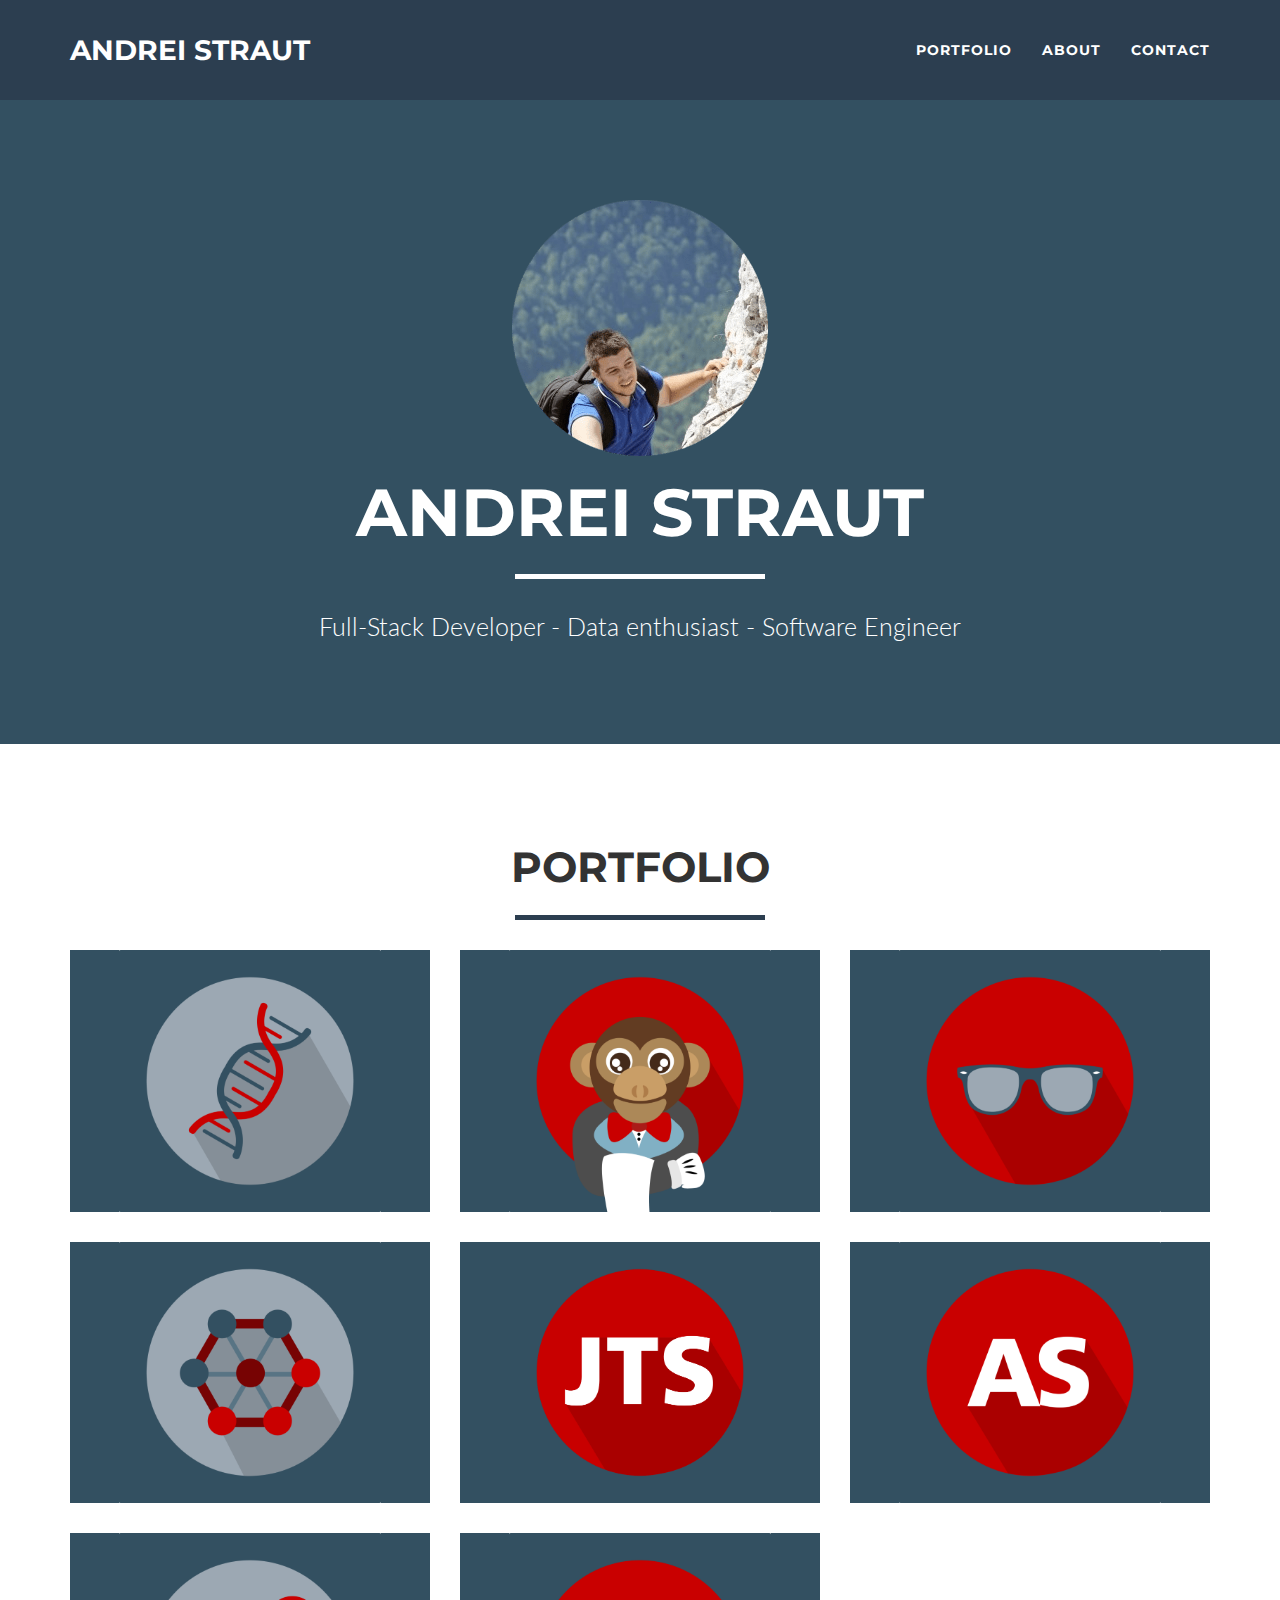
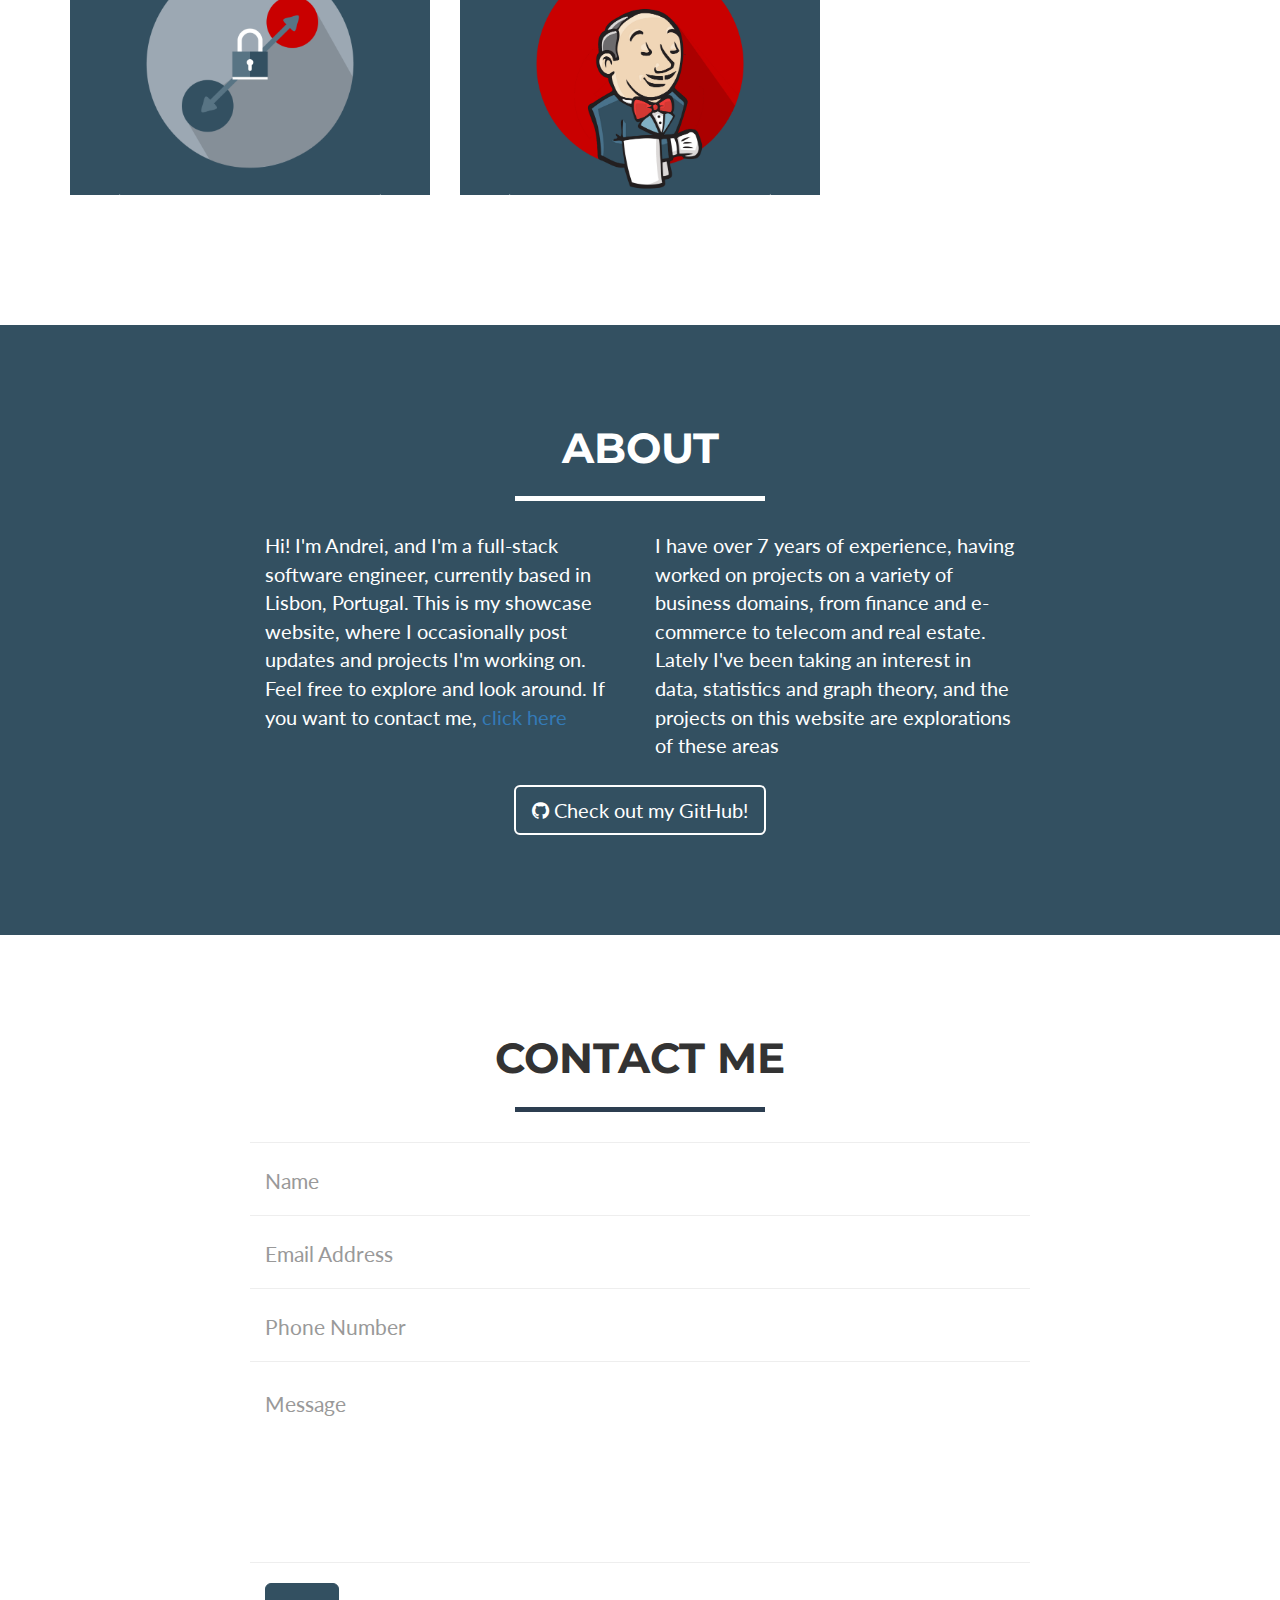
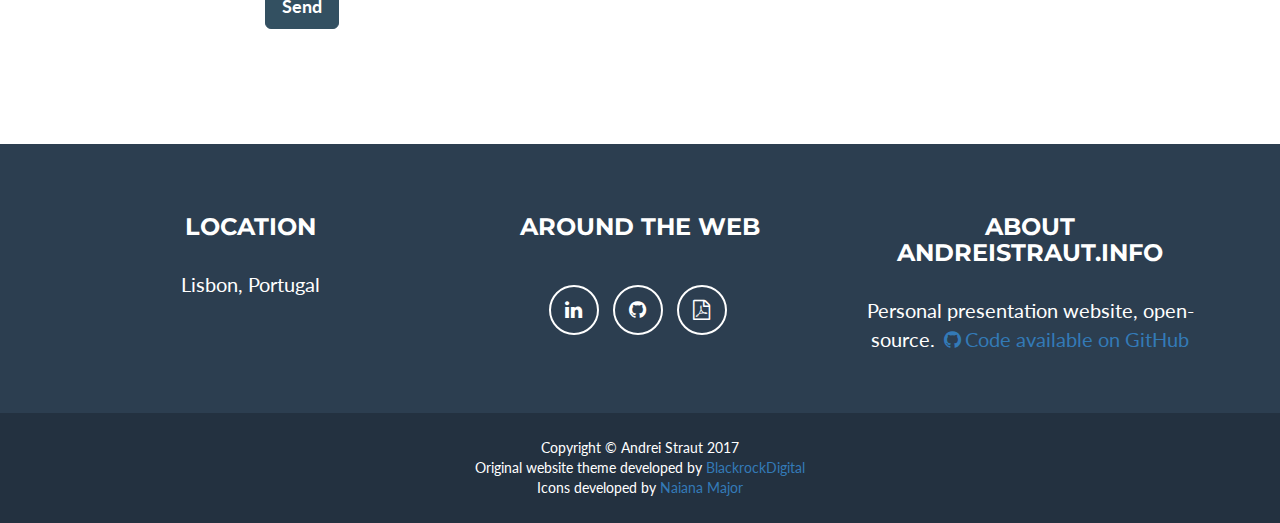
==== src/main/webapp/index.html @ e6cae658 "Do not load analytics when check by Google PageSpeed" ====
<!DOCTYPE html>
<html lang="en">

    <head>
        <meta charset="utf-8">
        <meta http-equiv="X-UA-Compatible" content="IE=edge">
        <meta name="viewport" content="width=device-width, initial-scale=1">
        <meta name="description" content="Personal Website">
        <meta name="author" content="Andrei Straut">
        <meta name="keywords" content="Personal, Website, andreistraut.info, Andrei, Straut, CV, Portfolio, Projects, LinkedIn, GitHub">

        <title>Andrei Straut - Showcase Website</title>

        <link rel="icon" type="image/png" href="img/portfolio/as-min.png">
        
        <!-- Bootstrap Core CSS -->
        <link href="vendor/bootstrap/css/bootstrap.min.css" rel="stylesheet" type="text/css">

        <!-- Theme CSS -->
        <link href="css/freelancer.min.css" rel="stylesheet">

        <!-- HTML5 Shim and Respond.js IE8 support of HTML5 elements and media queries -->
        <!-- WARNING: Respond.js doesn't work if you view the page via file:// -->
        <!--[if lt IE 9]>
            <script src="https://oss.maxcdn.com/libs/html5shiv/3.7.0/html5shiv.js"></script>
            <script src="https://oss.maxcdn.com/libs/respond.js/1.4.2/respond.min.js"></script>
        <![endif]-->

        <!-- Google Analytics -->
        <script>
		if(navigator.userAgent.indexOf("Speed Insights") == -1) {
          (function(i,s,o,g,r,a,m){i['GoogleAnalyticsObject']=r;i[r]=i[r]||function(){
          (i[r].q=i[r].q||[]).push(arguments)},i[r].l=1*new Date();a=s.createElement(o),
          m=s.getElementsByTagName(o)[0];a.async=1;a.src=g;m.parentNode.insertBefore(a,m)
          })(window,document,'script','https://www.google-analytics.com/analytics.js','ga');

          ga('create', 'UA-100610555-1', 'auto');
          ga('send', 'Landing Page');
		}
        </script>
    </head>

    <body id="page-top" class="index">
        <div id="skipnav"><a href="#maincontent">Skip to main content</a></div>

        <!-- Navigation -->
        <nav id="mainNav" class="navbar navbar-default navbar-fixed-top navbar-custom">
            <div class="container">
                <!-- Brand and toggle get grouped for better mobile display -->
                <div class="navbar-header page-scroll">
                    <button type="button" class="navbar-toggle" data-toggle="collapse" data-target="#bs-example-navbar-collapse-1">
                        <span class="sr-only">Toggle navigation</span> Menu <i class="fa fa-bars"></i>
                    </button>
                    <a class="navbar-brand" href="#page-top">Andrei Straut</a>
                </div>

                <!-- Collect the nav links, forms, and other content for toggling -->
                <div class="collapse navbar-collapse" id="bs-example-navbar-collapse-1">
                    <ul class="nav navbar-nav navbar-right">
                        <li class="hidden">
                            <a href="#page-top"></a>
                        </li>
                        <li class="page-scroll">
                            <a href="#portfolio">Portfolio</a>
                        </li>
                        <li class="page-scroll">
                            <a href="#about">About</a>
                        </li>
                        <li class="page-scroll">
                            <a href="#contact">Contact</a>
                        </li>
                    </ul>
                </div>
                <!-- /.navbar-collapse -->
            </div>
            <!-- /.container-fluid -->
        </nav>

        <!-- Header -->
        <header>
            <div class="container" id="maincontent" tabindex="-1">
                <div class="row">
                    <div class="col-lg-12">
                        <img class="img-responsive" src="img/profile-min.png" alt="">
                        <div class="intro-text">
                            <h1 class="name">Andrei Straut</h1>
                            <hr class="star-light">
                            <span class="skills">Full-Stack Developer - Data enthusiast - Software Engineer</span>
                        </div>
                    </div>
                </div>
            </div>
        </header>

        <!-- Portfolio Grid Section -->
        <section id="portfolio">
            <div class="container">
                <div class="row">
                    <div class="col-lg-12 text-center">
                        <h2>Portfolio</h2>
                        <hr class="star-primary">
                    </div>
                </div>
                <div class="row">
                    <div class="col-sm-4 portfolio-item">
                        <a href="#portfolio-gaps" class="portfolio-link" data-toggle="modal">
                            <div class="caption">
                                <div class="caption-content">
                                    <i class="fa fa-search-plus fa-3x"></i> GAPS
                                </div>
                            </div>
                            <img src="img/portfolio/gaps-min.png" class="img-responsive" alt="Genetic Algorithm Path Search">
                        </a>
                    </div>
                    <div class="col-sm-4 portfolio-item">
                        <a href="#portfolio-monkins" class="portfolio-link" data-toggle="modal">
                            <div class="caption">
                                <div class="caption-content">
                                    <i class="fa fa-search-plus fa-3x"></i> MonKins
                                </div>
                            </div>
                            <img src="img/portfolio/monkins-min.png" class="img-responsive" alt="MonKins">
                        </a>
                    </div>
                    <div class="col-sm-4 portfolio-item">
                        <a href="#portfolio-statkins" class="portfolio-link" data-toggle="modal">
                            <div class="caption">
                                <div class="caption-content">
                                    <i class="fa fa-search-plus fa-3x"></i> StatKins
                                </div>
                            </div>
                            <img src="img/portfolio/statkins-min.png" class="img-responsive" alt="StatKins">
                        </a>
                    </div>
                    <div class="col-sm-4 portfolio-item">
                        <a href="#portfolio-drp" class="portfolio-link" data-toggle="modal">
                            <div class="caption">
                                <div class="caption-content">
                                    <i class="fa fa-search-plus fa-3x"></i> DRP
                                </div>
                            </div>
                            <img src="img/portfolio/drp-min.png" class="img-responsive" alt="Dynamic Reverse Proxy">
                        </a>
                    </div>
                    <div class="col-sm-4 portfolio-item">
                        <a href="#portfolio-jts" class="portfolio-link" data-toggle="modal">
                            <div class="caption">
                                <div class="caption-content">
                                    <i class="fa fa-search-plus fa-3x"></i> Jenkins Typings
                                </div>
                            </div>
                            <img src="img/portfolio/jts-min.png" class="img-responsive" alt="Jenkins Typings">
                        </a>
                    </div>
                    <div class="col-sm-4 portfolio-item">
                        <a href="#portfolio-andreistraut-info" class="portfolio-link" data-toggle="modal">
                            <div class="caption">
                                <div class="caption-content">
                                    <i class="fa fa-search-plus fa-3x"></i> andreistraut.info
                                </div>
                            </div>
                            <img src="img/portfolio/as-min.png" class="img-responsive" alt="andreistraut.info">
                        </a>
                    </div>
                    <div class="col-sm-4 portfolio-item">
                        <a href="#portfolio-websockets-presentation" class="portfolio-link" data-toggle="modal">
                            <div class="caption">
                                <div class="caption-content">
                                    <i class="fa fa-search-plus fa-3x"></i> Beyond HTTP: WebSockets
                                </div>
                            </div>
                            <img src="img/portfolio/beyond-http-min.png" class="img-responsive" alt="Beyond HTTP: WebSockets">
                        </a>
                    </div>
                    <div class="col-sm-4 portfolio-item">
                        <a href="#portfolio-jenkins-ci" class="portfolio-link" data-toggle="modal">
                            <div class="caption">
                                <div class="caption-content">
                                    <i class="fa fa-search-plus fa-3x"></i> Jenkins CI
                                </div>
                            </div>
                            <img src="img/portfolio/as-jenkins-min.png" class="img-responsive" alt="Jenkins CI">
                        </a>
                    </div>
                </div>
            </div>
        </section>

        <!-- About Section -->
        <section class="success" id="about">
            <div class="container">
                <div class="row">
                    <div class="col-lg-12 text-center">
                        <h2>About</h2>
                        <hr class="star-light">
                    </div>
                </div>
                <div class="row">
                    <div class="col-lg-4 col-lg-offset-2">
                        <p>Hi! I'm Andrei, and I'm a full-stack software engineer, currently based in Lisbon, Portugal. This is my showcase website, where I occasionally post updates and projects I'm working on. Feel free to explore and look around. If you want to contact me, <a href="#contact" class="main-brackground">click here</a></p>
                    </div>
                    <div class="col-lg-4">
                        <p>I have over 7 years of experience, having worked on projects on a variety of business domains, from finance and e-commerce to telecom and real estate. Lately I've been taking an interest in data, statistics and graph theory, and the projects on this website are explorations of these areas</p>
                    </div>
                    <div class="col-lg-8 col-lg-offset-2 text-center">
                        <a href="https://github.com/Andrei-Straut" target="_blank" class="btn btn-lg btn-outline">
                            <i class="fa fa-github"></i> Check out my GitHub!
                        </a>
                    </div>
                </div>
            </div>
        </section>

        <!-- Contact Section -->
        <section id="contact">
            <div class="container">
                <div class="row">
                    <div class="col-lg-12 text-center">
                        <h2>Contact Me</h2>
                        <hr class="star-primary">
                    </div>
                </div>
                <div class="row">
                    <div class="col-lg-8 col-lg-offset-2">
                        <!-- To configure the contact form email address, go to mail/contact_me.php and update the email address in the PHP file on line 19. -->
                        <!-- The form should work on most web servers, but if the form is not working you may need to configure your web server differently. -->
                        <form name="sentMessage" id="contactForm" novalidate>
                            <div class="row control-group">
                                <div class="form-group col-xs-12 floating-label-form-group controls">
                                    <label for="name">Name</label>
                                    <input type="text" class="form-control" placeholder="Name" id="name" required data-validation-required-message="Please enter your name.">
                                    <p class="help-block text-danger"></p>
                                </div>
                            </div>
                            <div class="row control-group">
                                <div class="form-group col-xs-12 floating-label-form-group controls">
                                    <label for="email">Email Address</label>
                                    <input type="email" class="form-control" placeholder="Email Address" id="email" required data-validation-required-message="Please enter your email address.">
                                    <p class="help-block text-danger"></p>
                                </div>
                            </div>
                            <div class="row control-group">
                                <div class="form-group col-xs-12 floating-label-form-group controls">
                                    <label for="phone">Phone Number</label>
                                    <input type="tel" class="form-control" placeholder="Phone Number" id="phone" required data-validation-required-message="Please enter your phone number.">
                                    <p class="help-block text-danger"></p>
                                </div>
                            </div>
                            <div class="row control-group">
                                <div class="form-group col-xs-12 floating-label-form-group controls">
                                    <label for="message">Message</label>
                                    <textarea rows="5" class="form-control" placeholder="Message" id="message" required data-validation-required-message="Please enter a message."></textarea>
                                    <p class="help-block text-danger"></p>
                                </div>
                            </div>
                            <br>
                            <div id="success"></div>
                            <div class="row">
                                <div class="form-group col-xs-12">
                                    <button type="submit" class="btn btn-success btn-lg">Send</button>
                                </div>
                            </div>
                        </form>
                    </div>
                </div>
            </div>
        </section>

        <!-- Footer -->
        <footer class="text-center">
            <div class="footer-above">
                <div class="container">
                    <div class="row">
                        <div class="footer-col col-md-4">
                            <h3>Location</h3>
                            <p>Lisbon, Portugal</p>
                        </div>
                        <div class="footer-col col-md-4">
                            <h3>Around the Web</h3>
                            <ul class="list-inline">
                                <li>
                                    <a href="https://www.linkedin.com/in/andrei-straut" target="_blank" data-toggle="tooltip" title="LinkedIn" class="btn-social btn-outline"><span class="sr-only">Linked In</span><i class="fa fa-fw fa-linkedin"></i></a>
                                </li>
                                <li>
                                    <a href="https://github.com/Andrei-Straut" target="_blank" data-toggle="tooltip" title="GitHub" class="btn-social btn-outline"><span class="sr-only">GitHub</span><i class="fa fa-fw fa-github"></i></a>
                                </li>
                                <li>
                                    <a href="files/cv-andrei-straut-eng.pdf" target="_blank" data-toggle="tooltip" title="CV / Resumé (download)" class="btn-social btn-outline"><span class="sr-only">CV / Resumé</span><i class="fa fa-fw fa-file-pdf-o"></i></a>
                                </li>
                            </ul>
                        </div>
                        <div class="footer-col col-md-4">
                            <h3>About andreistraut.info</h3>
                            <p>Personal presentation website, open-source. <a href="https://github.com/Andrei-Straut/andreistraut.info" target="_blank"><i class="fa fa-fw fa-github"></i>Code available on GitHub</a></p>
                        </div>
                    </div>
                </div>
            </div>
            <div class="footer-below">
                <div class="container">
                    <div class="row">
                        <div class="col-lg-12">
                            Copyright &copy; Andrei Straut 2017<br/>
                            Original website theme developed by <a href="https://github.com/BlackrockDigital/startbootstrap-freelancer" target="_blank">BlackrockDigital</a><br/>
                            Icons developed by <a href="https://99designs.pt/profiles/naianam" target="_blank">Naiana Major</a><br/>
                        </div>
                    </div>
                </div>
            </div>
        </footer>

        <!-- Scroll to Top Button (Only visible on small and extra-small screen sizes) -->
        <div class="scroll-top page-scroll hidden-sm hidden-xs hidden-lg hidden-md">
            <a class="btn btn-primary" href="#page-top">
                <i class="fa fa-chevron-up"></i>
            </a>
        </div>

        <!-- Portfolio Modals -->
        <div class="portfolio-modal modal fade" id="portfolio-gaps" tabindex="-1" role="dialog" aria-hidden="true">
            <div class="modal-content">
                <div class="close-modal" data-dismiss="modal">
                    <div class="lr">
                        <div class="rl">
                        </div>
                    </div>
                </div>
                <div class="container">
                    <div class="row">
                        <div class="col-lg-8 col-lg-offset-2">
                            <div class="modal-body">
                                <h2>GAPS</h2>
                                <hr class="star-primary">
                                <img src="img/portfolio/gaps-min.png" class="img-responsive img-centered" alt="Genetic Algorithm Path Search">
                                <p><strong>Genetic Algorithm Path Search</strong><br/>
                                    An exploration into genetic algorithms, with a mix of graph theory. It implements a shortest path search as an evolutionary workflow (the genetic algorithm), in which the initial paths from start to end are continuously refined, until reaching an optimal or close-to-optimal solution.
                                <ul class="list-inline item-details">
                                    <li>Project in action:
                                        <strong><a href="/gaps/" target="_blank">GAPS Showcase</a>
                                        </strong>
                                    </li>
                                    <li>Project GitHub:
                                        <strong><a href="https://github.com/Andrei-Straut/gaps" target="_blank">GAPS GitHub</a>
                                        </strong>
                                    </li>
                                    <li>Date:
                                        <strong>August 2015
                                        </strong>
                                    </li>
                                </ul>
                                <button type="button" class="btn btn-default" data-dismiss="modal"><i class="fa fa-times"></i> Close</button>
                            </div>
                        </div>
                    </div>
                </div>
            </div>
        </div>
        <div class="portfolio-modal modal fade" id="portfolio-monkins" tabindex="-1" role="dialog" aria-hidden="true">
            <div class="modal-content">
                <div class="close-modal" data-dismiss="modal">
                    <div class="lr">
                        <div class="rl">
                        </div>
                    </div>
                </div>
                <div class="container">
                    <div class="row">
                        <div class="col-lg-8 col-lg-offset-2">
                            <div class="modal-body">
                                <h2>MonKins</h2>
                                <hr class="star-primary">
                                <img src="img/portfolio/monkins-min.png" class="img-responsive img-centered" alt="MonKins">                            
                                <p><strong>Multiple Jenkins Monitor</strong><br/>
                                    Wall Radiator for projects or components spread over several Jenkins servers / instances. Aggregates the information from all of these disparate locations, and presents it as an integrated view, allowing a quick glance and central monitoring of the health of all project dependencies</p>
                                <ul class="list-inline item-details">
                                    <li>Project in action:
                                        <strong><a href="/monkins/" target="_blank">MonKins Showcase</a>
                                        </strong>
                                    </li>
                                    <li>Project GitHub:
                                        <strong><a href="https://github.com/Andrei-Straut/monkins" target="_blank">MonKins GitHub</a>
                                        </strong>
                                    </li>
                                    <li>Date:
                                        <strong>August 2016
                                        </strong>
                                    </li>
                                </ul>
                                <button type="button" class="btn btn-default" data-dismiss="modal"><i class="fa fa-times"></i> Close</button>
                            </div>
                        </div>
                    </div>
                </div>
            </div>
        </div>
        <div class="portfolio-modal modal fade" id="portfolio-statkins" tabindex="-1" role="dialog" aria-hidden="true">
            <div class="modal-content">
                <div class="close-modal" data-dismiss="modal">
                    <div class="lr">
                        <div class="rl">
                        </div>
                    </div>
                </div>
                <div class="container">
                    <div class="row">
                        <div class="col-lg-8 col-lg-offset-2">
                            <div class="modal-body">
                                <h2>StatKins</h2>
                                <hr class="star-primary">
                                <img src="img/portfolio/statkins-min.png" class="img-responsive img-centered" alt="StatKins">
                                <p><strong>Jenkins Statistics - Work In Progress</strong><br/>
                                    A visual statistics tool for Jenkins</p>
                                <ul class="list-inline item-details">
                                    <li>Project in action:
                                        <strong><a href="#" target="_blank">Not available yet</a>
                                        </strong>
                                    </li>
                                    <li>Project GitHub:
                                        <strong><a href="#" target="_blank">Not available yet</a>
                                        </strong>
                                    </li>
                                    <li>Date:
                                        <strong>July 2016
                                        </strong>
                                    </li>
                                </ul>
                                <button type="button" class="btn btn-default" data-dismiss="modal"><i class="fa fa-times"></i> Close</button>
                            </div>
                        </div>
                    </div>
                </div>
            </div>
        </div>
        <div class="portfolio-modal modal fade" id="portfolio-drp" tabindex="-1" role="dialog" aria-hidden="true">
            <div class="modal-content">
                <div class="close-modal" data-dismiss="modal">
                    <div class="lr">
                        <div class="rl">
                        </div>
                    </div>
                </div>
                <div class="container">
                    <div class="row">
                        <div class="col-lg-8 col-lg-offset-2">
                            <div class="modal-body">
                                <h2>DRP</h2>
                                <hr class="star-primary">
                                <img src="img/portfolio/drp-min.png" class="img-responsive img-centered" alt="Dynamic Reverse Proxy">
                                <p><strong>Dynamic Reverse Proxy</strong><br/>
                                    A reverse proxy tool for client-side applications that need to make requests from browser to endpoints on different origins. Eliminates the need for CORS configuration (if possible at all), or JSONP requests. Simply route your requests through DRP, and program against it as if it were an API, and it takes care of the rest</p>
                                <ul class="list-inline item-details">
                                    <li>Project in action:
                                        <strong><a href="/drp/" target="_blank">DRP Showcase</a>
                                        </strong>
                                    </li>
                                    <li>Project GitHub:
                                        <strong><a href="https://github.com/Andrei-Straut/drp" target="_blank">DRP GitHub</a>
                                        </strong>
                                    </li>
                                    <li>Date:
                                        <strong>June 2017
                                        </strong>
                                    </li>
                                </ul>
                                <button type="button" class="btn btn-default" data-dismiss="modal"><i class="fa fa-times"></i> Close</button>
                            </div>
                        </div>
                    </div>
                </div>
            </div>
        </div>
        <div class="portfolio-modal modal fade" id="portfolio-jts" tabindex="-1" role="dialog" aria-hidden="true">
            <div class="modal-content">
                <div class="close-modal" data-dismiss="modal">
                    <div class="lr">
                        <div class="rl">
                        </div>
                    </div>
                </div>
                <div class="container">
                    <div class="row">
                        <div class="col-lg-8 col-lg-offset-2">
                            <div class="modal-body">
                                <h2>Jenkins TS Typings</h2>
                                <hr class="star-primary">
                                <img src="img/portfolio/jts-min.png" class="img-responsive img-centered" alt="Jenkins TS Typings">
                                <p><strong>Jenkins TS Typings</strong><br/>
                                    NPM TypeScript library containing typings for Jenkins JSON API responses. Allows working with the JSON API within TypeScript's statically typed environment. Map Jenkins API response into objects, and use them with TypeScript's productivity benefits</p>
                                <ul class="list-inline item-details">
                                    <li>Project NPM:
                                        <strong><a href="https://www.npmjs.com/package/jenkins-api-ts-typings" target="_blank">Jenkins TS Typings NPM</a>
                                        </strong>
                                    </li>
                                    <li>Project GitHub:
                                        <strong><a href="https://github.com/Andrei-Straut/jenkins-api-ts-typings" target="_blank">Jenkins TS Typings GitHub</a>
                                        </strong>
                                    </li>
                                    <li>Date:
                                        <strong>August 2017
                                        </strong>
                                    </li>
                                </ul>
                                <button type="button" class="btn btn-default" data-dismiss="modal"><i class="fa fa-times"></i> Close</button>
                            </div>
                        </div>
                    </div>
                </div>
            </div>
        </div>
        <div class="portfolio-modal modal fade" id="portfolio-andreistraut-info" tabindex="-1" role="dialog" aria-hidden="true">
            <div class="modal-content">
                <div class="close-modal" data-dismiss="modal">
                    <div class="lr">
                        <div class="rl">
                        </div>
                    </div>
                </div>
                <div class="container">
                    <div class="row">
                        <div class="col-lg-8 col-lg-offset-2">
                            <div class="modal-body">
                                <h2>andreistraut.info</h2>
                                <hr class="star-primary">
                                <img src="img/portfolio/as-min.png" class="img-responsive img-centered" alt="andreistraut.info">
                                <p><strong>My Personal Website</strong><br/>
                                    Template forked from <a href="https://github.com/BlackrockDigital/startbootstrap-freelancer" target="_blank">a popular open-source project</a> and customized with my own information. The result is what you are browsing :)</p>
                                <ul class="list-inline item-details">
                                    <li>Project GitHub:
                                        <strong><a href="https://github.com/Andrei-Straut/andreistraut.info" target="_blank">andreistraut.info GitHub</a>
                                        </strong>
                                    </li>
                                    <li>Date:
                                        <strong>May 2017
                                        </strong>
                                    </li>
                                </ul>
                                <button type="button" class="btn btn-default" data-dismiss="modal"><i class="fa fa-times"></i> Close</button>
                            </div>
                        </div>
                    </div>
                </div>
            </div>
        </div>
        <div class="portfolio-modal modal fade" id="portfolio-websockets-presentation" tabindex="-1" role="dialog" aria-hidden="true">
            <div class="modal-content">
                <div class="close-modal" data-dismiss="modal">
                    <div class="lr">
                        <div class="rl">
                        </div>
                    </div>
                </div>
                <div class="container">
                    <div class="row">
                        <div class="col-lg-8 col-lg-offset-2">
                            <div class="modal-body">
                                <h2>WebSockets</h2>
                                <hr class="star-primary">
                                <img src="img/portfolio/beyond-http-min.png" class="img-responsive img-centered" alt="Beyond HTTP: Websockets">
                                <p><strong>Beyond HTTP: WebSockets Training Presentation</strong><br/>
                                    A training talk on WebSockets I've given in front of a live audience of ~50 people, with <a href="/gaps/" target="_blank">GAPS Project</a> as example. Part of a <a href="https://www.meetup.com/KWAN-SmallTalks/" target="_blank">talks program</a> promoted by <a href="http://www.kwan.pt/" target="_blank">KWAN</a></p>

                                <ul class="list-inline item-details">
                                    <li>Project Prezi:
                                        <strong><a href="https://prezi.com/-p0r3bfkicgg/beyond-http-websockets/" target="_blank">Beyond HTTP: WebSockets Prezi</a>
                                        </strong>
                                    </li>
                                </ul>
                                <ul class="list-inline item-details">
                                    <li>Project Download (Mac .zip):
                                        <strong><a href="files/prezi-mac.zip" target="_blank">Beyond HTTP: WebSockets Download</a>
                                        </strong>
                                    </li>
                                </ul>
                                <ul class="list-inline item-details">
                                    <li>Project Download (Windows .exe):
                                        <strong><a href="files/prezi-windows.exe" target="_blank">Beyond HTTP: WebSockets Download</a>
                                        </strong>
                                    </li>
                                </ul>
                                <ul class="list-inline item-details">
                                    <li>Date:
                                        <strong>May 2015
                                        </strong>
                                    </li>
                                </ul>
                                <br/>
                                <button type="button" class="btn btn-default" data-dismiss="modal"><i class="fa fa-times"></i> Close</button>
                            </div>
                        </div>
                    </div>
                </div>
            </div>
        </div>
        <div class="portfolio-modal modal fade" id="portfolio-jenkins-ci" tabindex="-1" role="dialog" aria-hidden="true">
            <div class="modal-content">
                <div class="close-modal" data-dismiss="modal">
                    <div class="lr">
                        <div class="rl">
                        </div>
                    </div>
                </div>
                <div class="container">
                    <div class="row">
                        <div class="col-lg-8 col-lg-offset-2">
                            <div class="modal-body">
                                <h2>Jenkins</h2>
                                <hr class="star-primary">
                                <img src="img/portfolio/as-jenkins-min.png" class="img-responsive img-centered" alt="Jenkins CI">
                                <p><strong>My CI Environment</strong><br/>
                                    The Jenkins Continuous Integration environment I use for testing, building, and integrating my projects<br/>
                                    Jenkins is the leading open source automation server, with hundreds of plugins to support building, deploying and automating any project<br/>
                                </p>
                                <ul class="list-inline item-details">
                                    <li>Location:
                                        <strong><a href="https://www.andreistraut.info/jenkins" target="_blank">andreistraut.info Jenkins CI</a>
                                        </strong>
                                    </li>
                                    <li>Jenkins project:
                                        <strong><a href="https://jenkins.io/" target="_blank">Jenkins CI</a>
                                        </strong>
                                    </li>
                                    <li>Date:
                                        <strong>May 2017
                                        </strong>
                                    </li>
                                </ul>
                                <button type="button" class="btn btn-default" data-dismiss="modal"><i class="fa fa-times"></i> Close</button>
                            </div>
                        </div>
                    </div>
                </div>
            </div>
        </div>

        <!-- Deferred CSS Loading -->
        <noscript id="deferred-styles">
            <!-- Custom Fonts -->
            <link href="vendor/font-awesome/css/font-awesome.min.css" rel="stylesheet" type="text/css">

            <!-- Font-Awesome -->
            <link href="https://fonts.googleapis.com/css?family=Montserrat:400,700" rel="stylesheet" type="text/css">
            <link href="https://fonts.googleapis.com/css?family=Lato:400,700,400italic,700italic" rel="stylesheet" type="text/css">
        </noscript>

        <!-- Deferred CSS Loading - JS -->
        <script>
            var loadDeferredStyles = function () {
                var addStylesNode = document.getElementById("deferred-styles");
                var replacement = document.createElement("div");
                replacement.innerHTML = addStylesNode.textContent;
                document.body.appendChild(replacement)
                addStylesNode.parentElement.removeChild(addStylesNode);
            };
            var raf = requestAnimationFrame || mozRequestAnimationFrame || webkitRequestAnimationFrame || msRequestAnimationFrame;
            if (raf) {
                raf(function () {
                    window.setTimeout(loadDeferredStyles, 0);
                });
            } else {
                window.addEventListener('load', loadDeferredStyles);
            }
        </script>

        <!-- jQuery -->
        <script src="vendor/jquery/jquery.min.js"></script>

        <!-- Plugin JavaScript -->
        <script src="vendor/jquery/jquery.easing.min.js"></script>

        <!-- Bootstrap Core JavaScript -->
        <script src="vendor/bootstrap/js/bootstrap.min.js"></script>
        
        <!-- Contact Form Validation JavaScript Plugin -->
        <script src="js/jqBootstrapValidation.min.js"></script>

        <!-- Theme JavaScript -->
        <script src="js/freelancer.min.js"></script>

    </body>

</html>
---- src/main/webapp/css/freelancer.min.css ----
body{font-family:'Lato','Helvetica Neue',Helvetica,Arial,sans-serif;overflow-x:hidden}p{font-size:20px}p.small{font-size:16px}a,a:hover,a:focus,a:active,a.active{color:#337ab7}h1,h2,h3,h4,h5,h6{font-family:"Montserrat","Helvetica Neue",Helvetica,Arial,sans-serif;text-transform:uppercase;font-weight:700}hr.star-light,hr.star-primary{padding:0;border:none;border-top:solid 5px;text-align:center;max-width:250px;margin:25px auto 30px}hr.star-light:after,hr.star-primary:after{content:"\f005";font-family:FontAwesome;display:inline-block;position:relative;top:-.8em;font-size:2em;padding:0 .25em}hr.star-light{border-color:white}hr.star-light:after{background-color:#335061;color:white}hr.star-primary{border-color:#2C3E50}hr.star-primary:after{background-color:white;color:#2C3E50}.img-centered{margin:0 auto}header{text-align:center;background:#335061;color:white}header .container{padding-top:100px;padding-bottom:50px}header img{display:block;margin:0 auto 20px}header .intro-text .name{display:block;font-family:"Montserrat","Helvetica Neue",Helvetica,Arial,sans-serif;text-transform:uppercase;font-weight:700;font-size:2em}header .intro-text .skills{font-size:1.25em;font-weight:300}@media (min-width:768px){header .container{padding-top:200px;padding-bottom:100px}header .intro-text .name{font-size:4.75em}header .intro-text .skills{font-size:1.75em}}.navbar-custom{background:#2C3E50;font-family:"Montserrat","Helvetica Neue",Helvetica,Arial,sans-serif;text-transform:uppercase;font-weight:700;border:none}.navbar-custom .navbar-brand{color:white}.navbar-custom .navbar-brand:hover,.navbar-custom .navbar-brand:focus,.navbar-custom .navbar-brand:active,.navbar-custom .navbar-brand.active{color:white}.navbar-custom .navbar-nav{letter-spacing:1px}.navbar-custom .navbar-nav li a{color:white}.navbar-custom .navbar-nav li a:hover{color:#335061}.navbar-custom .navbar-nav li a:focus,.navbar-custom .navbar-nav li a:active{color:white}.navbar-custom .navbar-nav li.active a{color:white;background:#335061}.navbar-custom .navbar-nav li.active a:hover,.navbar-custom .navbar-nav li.active a:focus,.navbar-custom .navbar-nav li.active a:active{color:white;background:#335061}.navbar-custom .navbar-toggle{color:white;text-transform:uppercase;font-size:10px;border-color:white}.navbar-custom .navbar-toggle:hover,.navbar-custom .navbar-toggle:focus{background-color:#335061;color:white;border-color:#335061}@media (min-width:768px){.navbar-custom{padding:25px 0;-webkit-transition:padding 0.3s;-moz-transition:padding 0.3s;transition:padding 0.3s}.navbar-custom .navbar-brand{font-size:2em;-webkit-transition:all 0.3s;-moz-transition:all 0.3s;transition:all 0.3s}.navbar-custom.affix{padding:10px 0}.navbar-custom.affix .navbar-brand{font-size:1.5em}}section{padding:100px 0}section h2{margin:0;font-size:3em}section.success{background:#335061;color:white}@media (max-width:767px){section{padding:75px 0}section.first{padding-top:75px}}#portfolio .portfolio-item{margin:0 0 15px;right:0}#portfolio .portfolio-item .portfolio-link{display:block;position:relative;max-width:400px;margin:0 auto}#portfolio .portfolio-item .portfolio-link .caption{background:#335061;position:absolute;width:100%;height:100%;opacity:0;transition:all ease 0.5s;-webkit-transition:all ease 0.5s;-moz-transition:all ease 0.5s}#portfolio .portfolio-item .portfolio-link .caption:hover{opacity:1}#portfolio .portfolio-item .portfolio-link .caption .caption-content{position:absolute;width:100%;height:20px;font-size:20px;text-align:center;top:50%;margin-top:-12px;color:white}#portfolio .portfolio-item .portfolio-link .caption .caption-content i{margin-top:-12px}#portfolio .portfolio-item .portfolio-link .caption .caption-content h3,#portfolio .portfolio-item .portfolio-link .caption .caption-content h4{margin:0}#portfolio *{z-index:2}@media (min-width:767px){#portfolio .portfolio-item{margin:0 0 30px}}.floating-label-form-group{position:relative;margin-bottom:0;padding-bottom:.5em;border-bottom:1px solid #eee}.floating-label-form-group input,.floating-label-form-group textarea{z-index:1;position:relative;padding-right:0;padding-left:0;border:none;border-radius:0;font-size:1.5em;background:none;box-shadow:none!important;resize:none}.floating-label-form-group label{display:block;z-index:0;position:relative;top:2em;margin:0;font-size:.85em;line-height:1.764705882em;vertical-align:middle;vertical-align:baseline;opacity:0;-webkit-transition:top 0.3s ease,opacity 0.3s ease;-moz-transition:top 0.3s ease,opacity 0.3s ease;-ms-transition:top 0.3s ease,opacity 0.3s ease;transition:top 0.3s ease,opacity 0.3s ease}.floating-label-form-group:not(:first-child){padding-left:14px;border-left:1px solid #eee}.floating-label-form-group-with-value label{top:0;opacity:1}.floating-label-form-group-with-focus label{color:#335061}form .row:first-child .floating-label-form-group{border-top:1px solid #eee}footer{color:white}footer h3{margin-bottom:30px}footer .footer-above{padding-top:50px;background-color:#2C3E50}footer .footer-col{margin-bottom:50px}footer .footer-below{padding:25px 0;background-color:#233140}.btn-outline{color:white;font-size:20px;border:solid 2px white;background:transparent;transition:all 0.3s ease-in-out;margin-top:15px}.btn-outline:hover,.btn-outline:focus,.btn-outline:active,.btn-outline.active{color:#335061;background:white;border:solid 2px white}.btn-primary{color:white;background-color:#2C3E50;border-color:#2C3E50;font-weight:700}.btn-primary:hover,.btn-primary:focus,.btn-primary:active,.btn-primary.active,.open .dropdown-toggle.btn-primary{color:white;background-color:#1a242f;border-color:#161f29}.btn-primary:active,.btn-primary.active,.open .dropdown-toggle.btn-primary{background-image:none}.btn-primary.disabled,.btn-primary[disabled],fieldset[disabled] .btn-primary,.btn-primary.disabled:hover,.btn-primary[disabled]:hover,fieldset[disabled] .btn-primary:hover,.btn-primary.disabled:focus,.btn-primary[disabled]:focus,fieldset[disabled] .btn-primary:focus,.btn-primary.disabled:active,.btn-primary[disabled]:active,fieldset[disabled] .btn-primary:active,.btn-primary.disabled.active,.btn-primary[disabled].active,fieldset[disabled] .btn-primary.active{background-color:#2C3E50;border-color:#2C3E50}.btn-primary .badge{color:#2C3E50;background-color:white}.btn-success{color:white;background-color:#335061;border-color:#335061;font-weight:700}.btn-success:hover,.btn-success:focus,.btn-success:active,.btn-success.active,.open .dropdown-toggle.btn-success{color:white;background-color:#128f76;border-color:#11866f}.btn-success:active,.btn-success.active,.open .dropdown-toggle.btn-success{background-image:none}.btn-success.disabled,.btn-success[disabled],fieldset[disabled] .btn-success,.btn-success.disabled:hover,.btn-success[disabled]:hover,fieldset[disabled] .btn-success:hover,.btn-success.disabled:focus,.btn-success[disabled]:focus,fieldset[disabled] .btn-success:focus,.btn-success.disabled:active,.btn-success[disabled]:active,fieldset[disabled] .btn-success:active,.btn-success.disabled.active,.btn-success[disabled].active,fieldset[disabled] .btn-success.active{background-color:#335061;border-color:#335061}.btn-success .badge{color:#335061;background-color:white}.btn-social{display:inline-block;height:50px;width:50px;border:2px solid white;border-radius:100%;text-align:center;font-size:20px;line-height:45px}.scroll-top{position:fixed;right:2%;bottom:2%;width:50px;height:50px;z-index:1049}.scroll-top .btn{font-size:20px;width:50px;height:50px;border-radius:100%;line-height:28px}.portfolio-modal .modal-content{border-radius:0;background-clip:border-box;-webkit-box-shadow:none;box-shadow:none;border:none;min-height:100%;padding:100px 0;text-align:center}.portfolio-modal .modal-content h2{margin:0;font-size:3em}.portfolio-modal .modal-content img{margin-bottom:30px}.portfolio-modal .modal-content .item-details{margin:30px 0}.portfolio-modal .close-modal{position:absolute;width:75px;height:75px;background-color:transparent;top:25px;right:25px;cursor:pointer}.portfolio-modal .close-modal:hover{opacity:.3}.portfolio-modal .close-modal .lr{height:75px;width:1px;margin-left:35px;background-color:#2C3E50;transform:rotate(45deg);-ms-transform:rotate(45deg);-webkit-transform:rotate(45deg);z-index:1051}.portfolio-modal .close-modal .lr .rl{height:75px;width:1px;background-color:#2C3E50;transform:rotate(90deg);-ms-transform:rotate(90deg);-webkit-transform:rotate(90deg);z-index:1052}.portfolio-modal .modal-backdrop{opacity:0;display:none}#skipnav a{padding:6px;position:absolute;top:-40px;left:0;color:white;border-right:1px solid white;border-bottom:1px solid white;border-bottom-right-radius:8px;background:transparent;transition:top 1s ease-out,background 1s linear;z-index:2000}#skipnav a:focus{position:absolute;left:0;top:0;background:#335061;outline:0;transition:top 0.1s ease-in,background 0.5s linear}div#maincontent{outline:none}a.main-brackground{color:#337ab7}
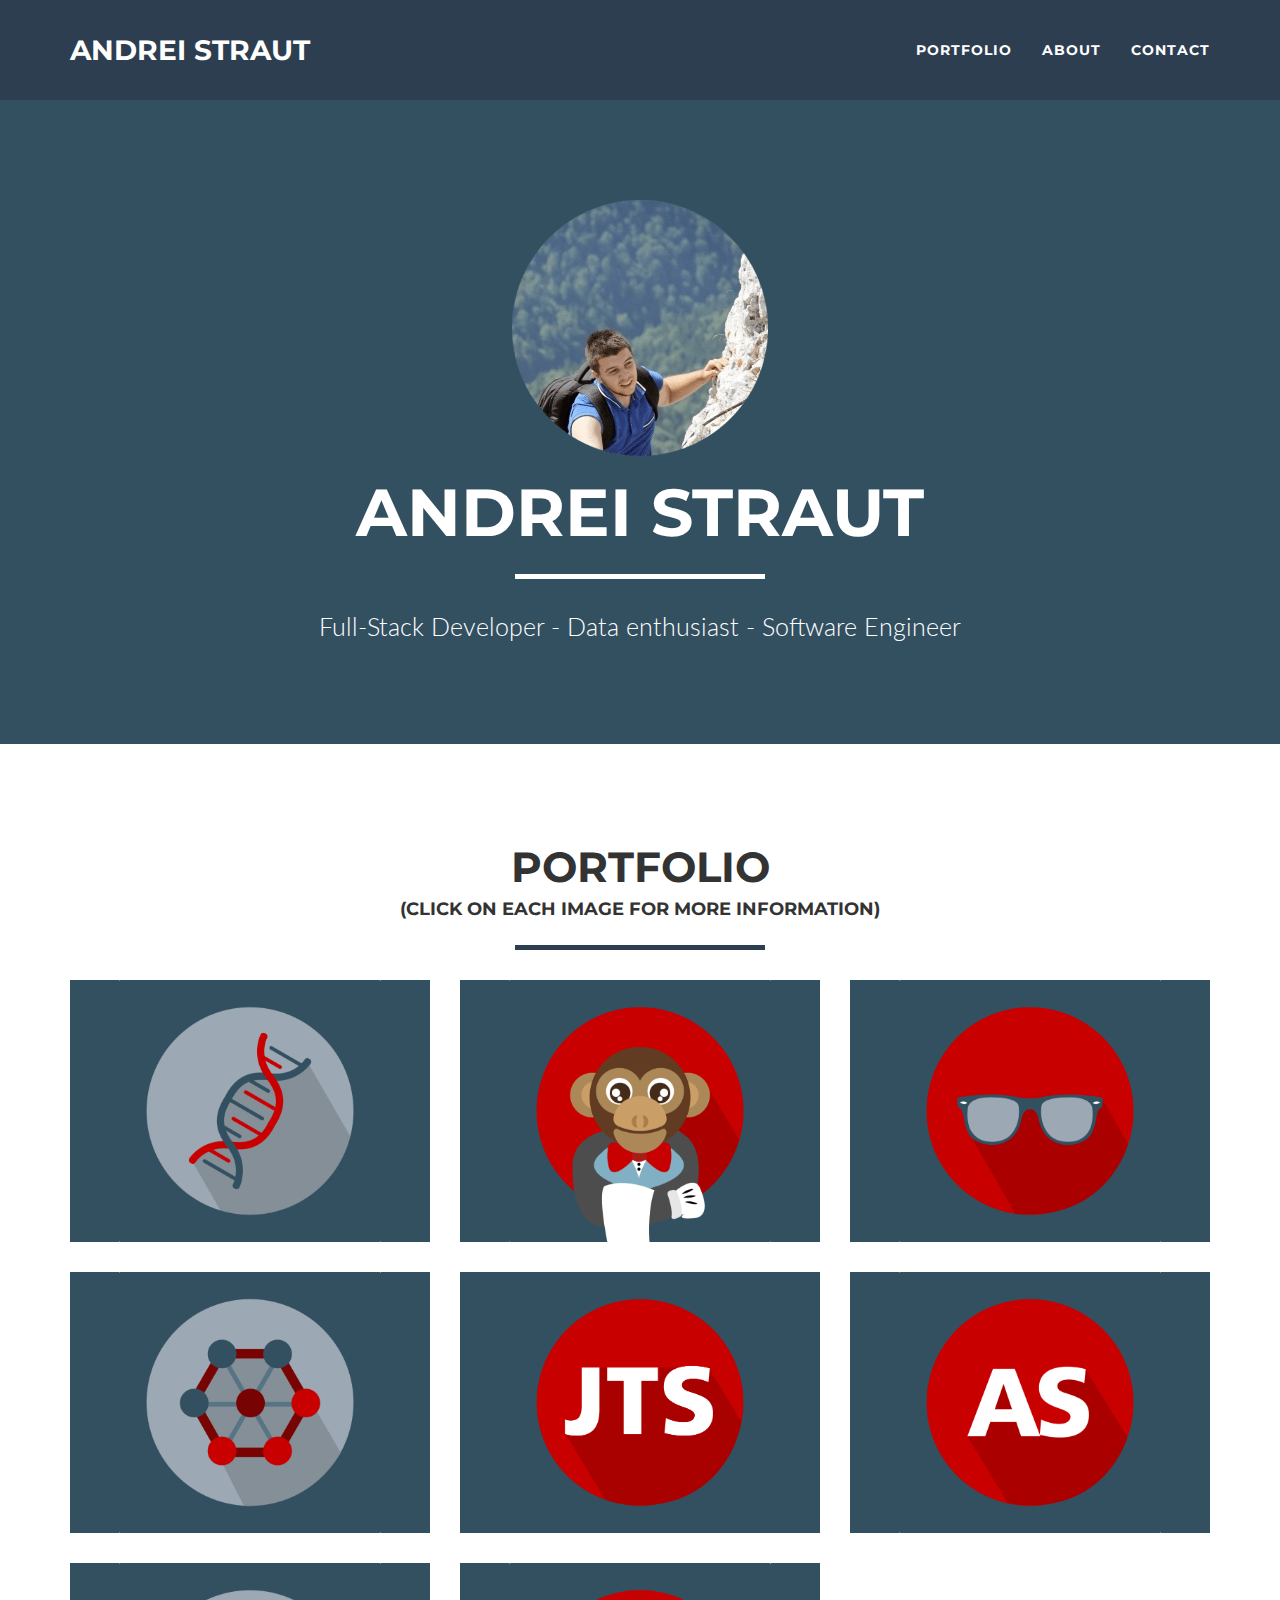
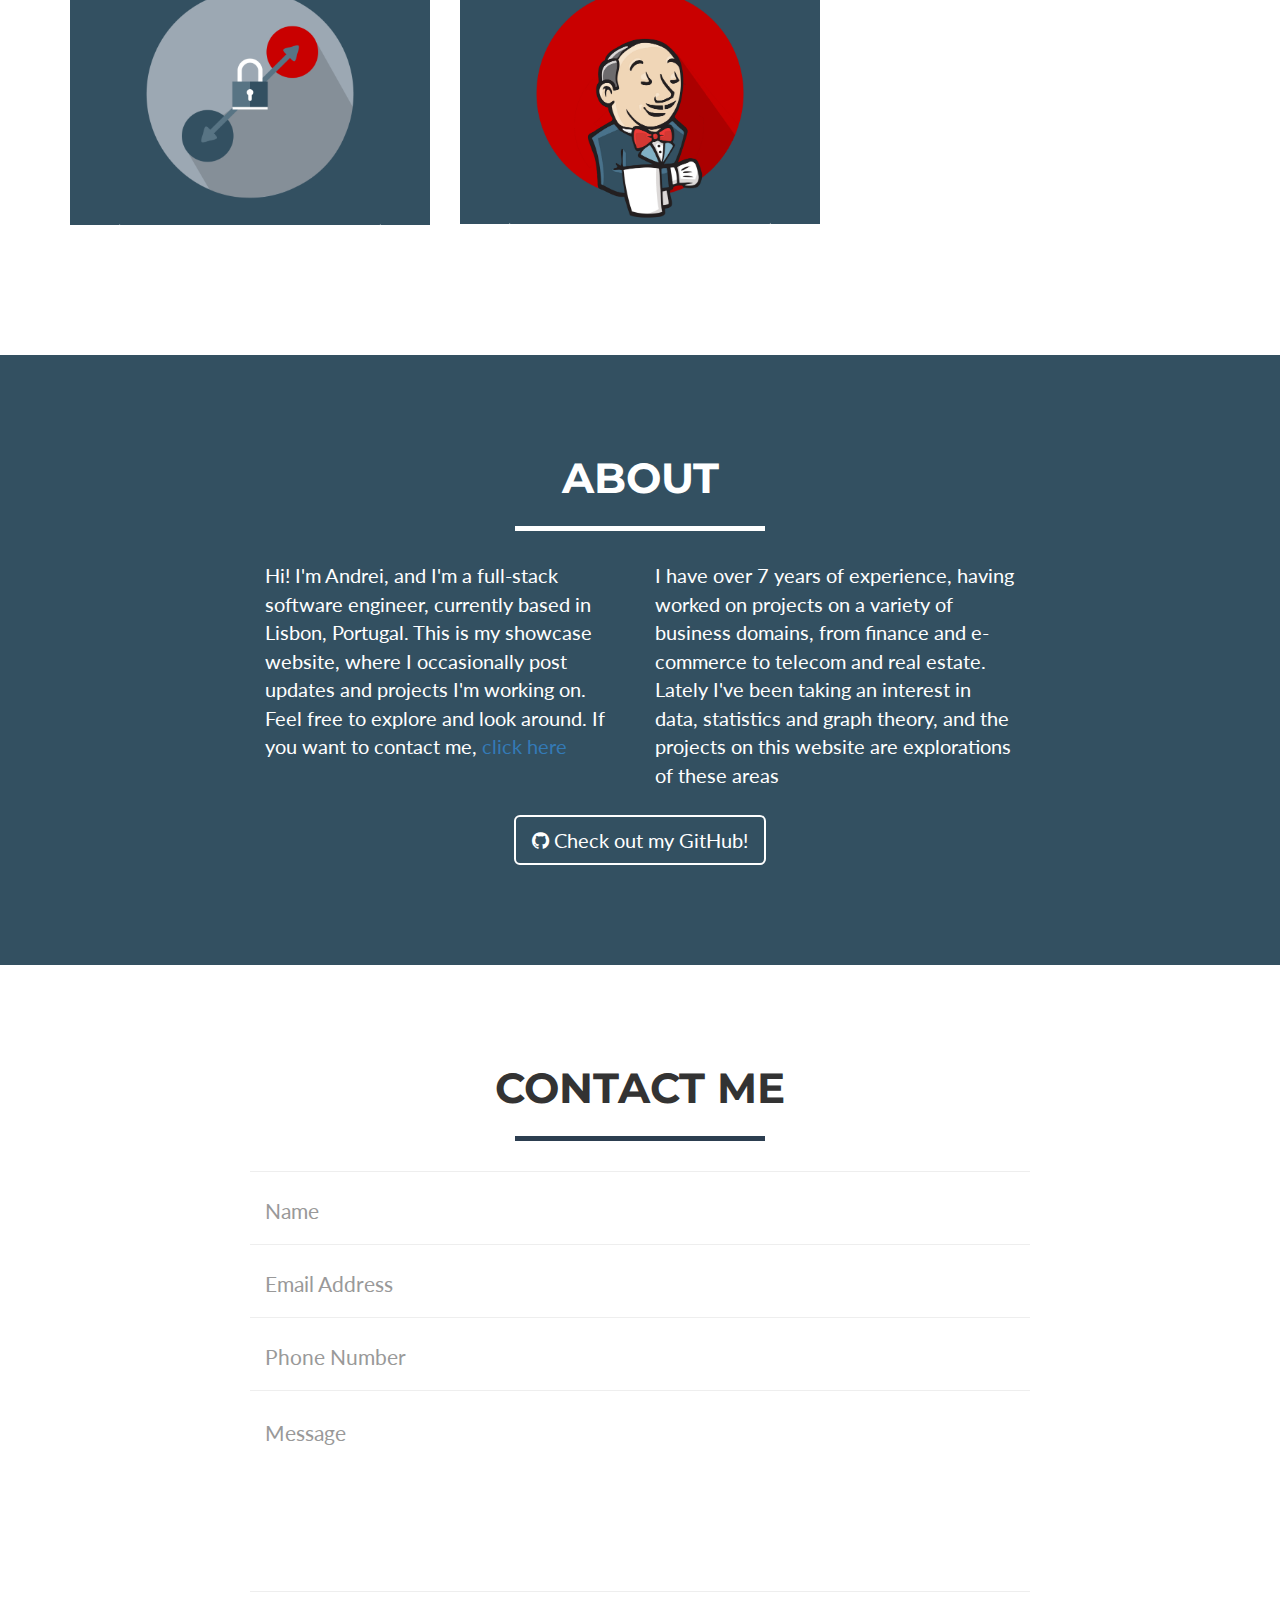
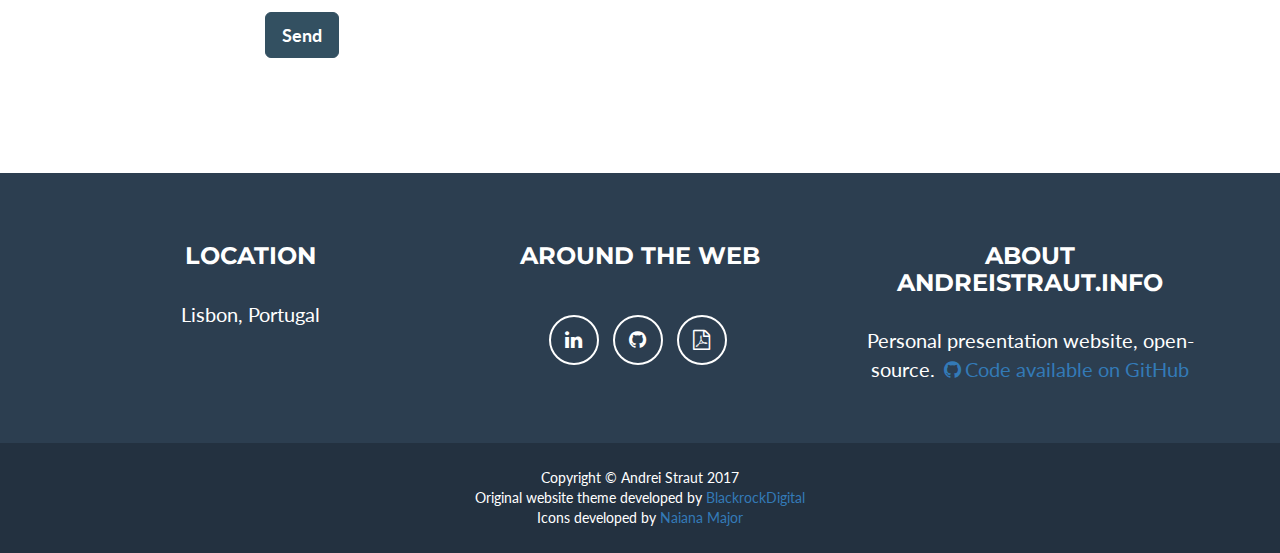
==== commit e53a1431: "Add tip to portfolio section" ====
--- a/src/main/webapp/index.html
+++ b/src/main/webapp/index.html
@@ -99,6 +99,7 @@
                 <div class="row">
                     <div class="col-lg-12 text-center">
                         <h2>Portfolio</h2>
+                        <h4>(Click on each image for more information)</h4>
                         <hr class="star-primary">
                     </div>
                 </div>
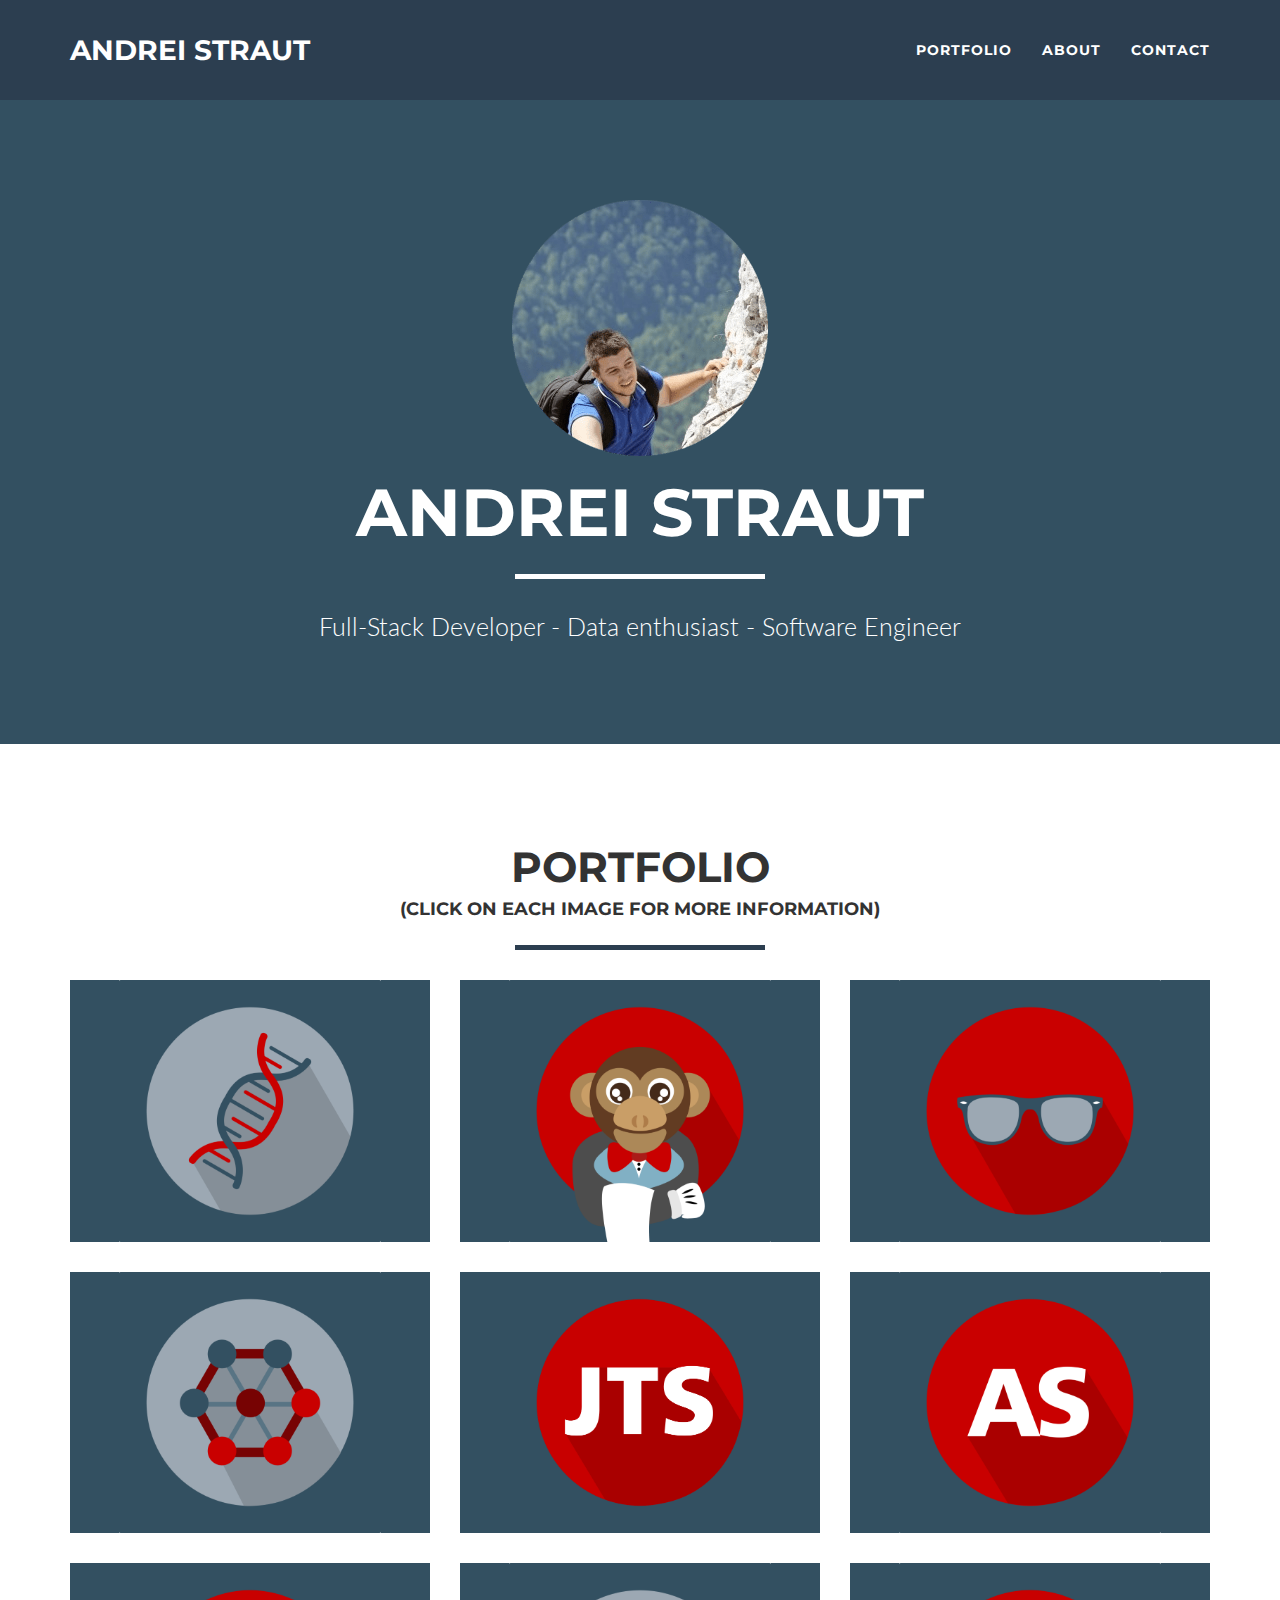
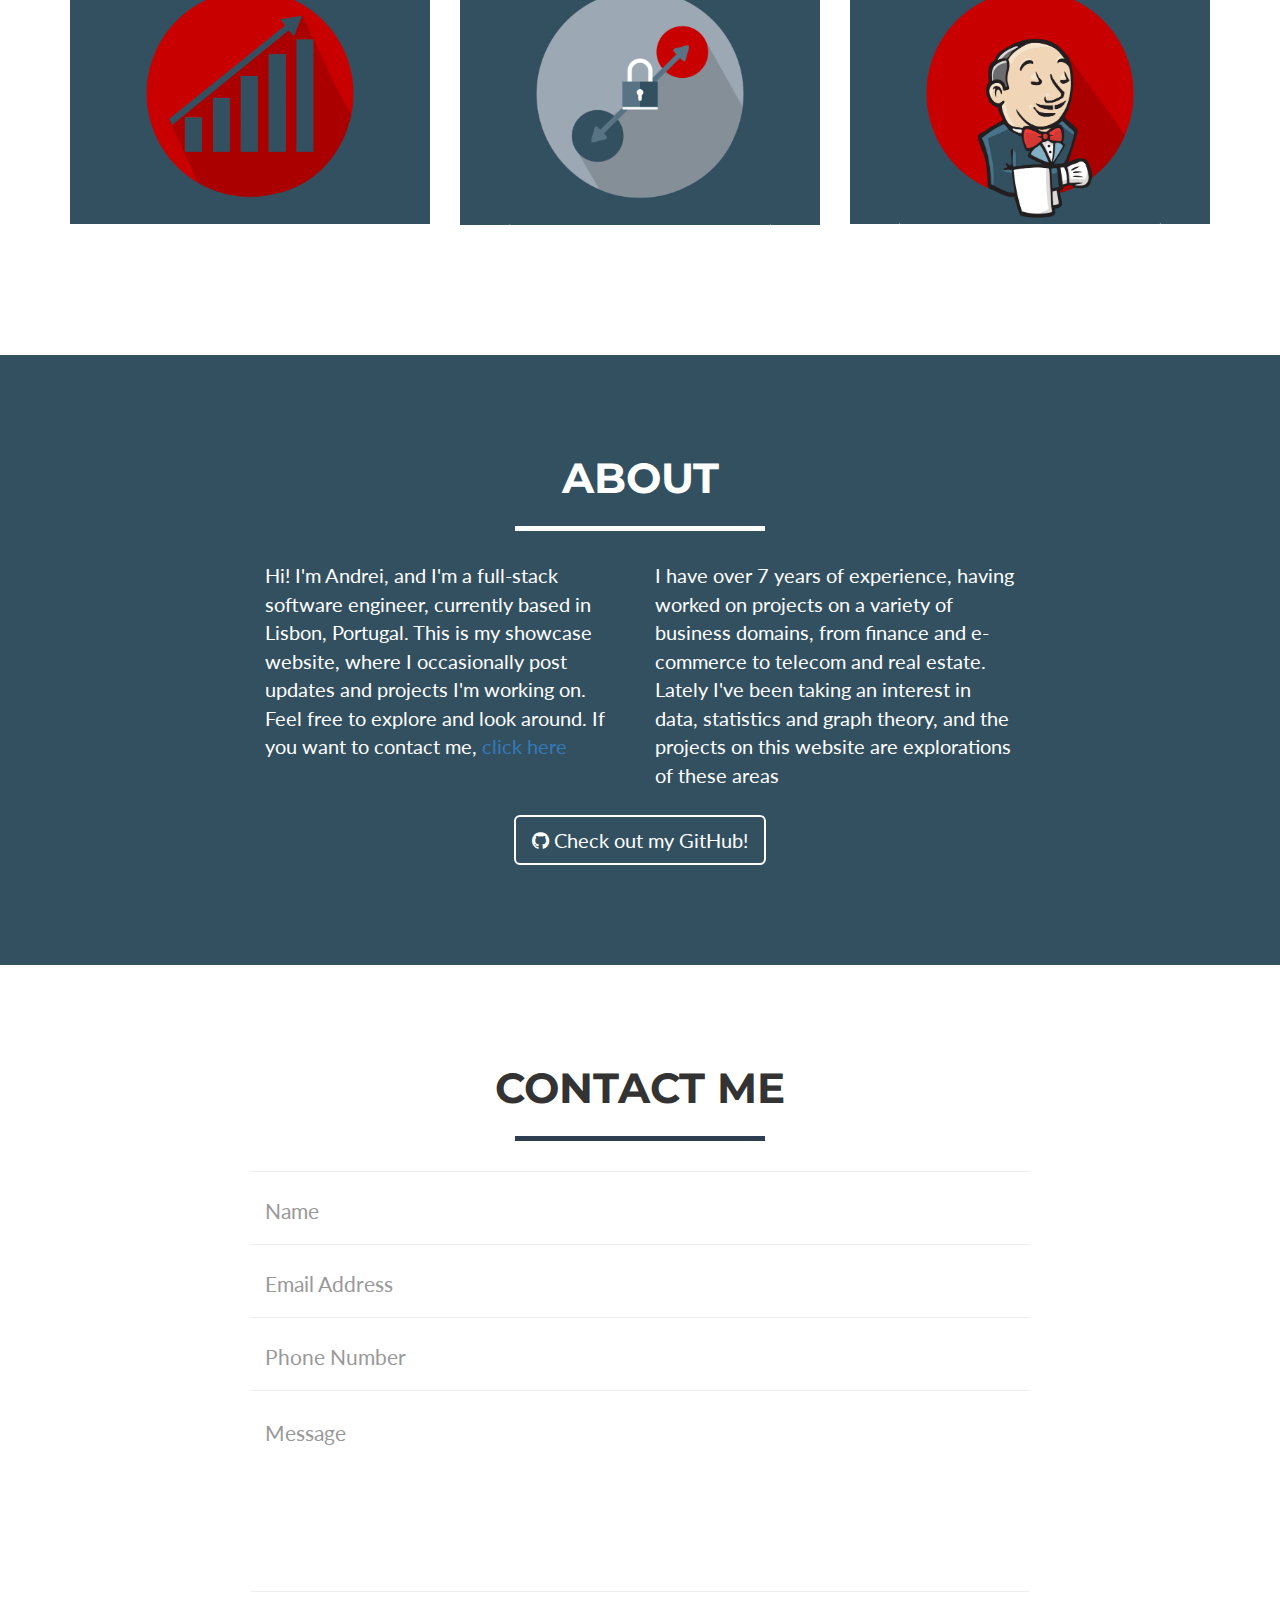
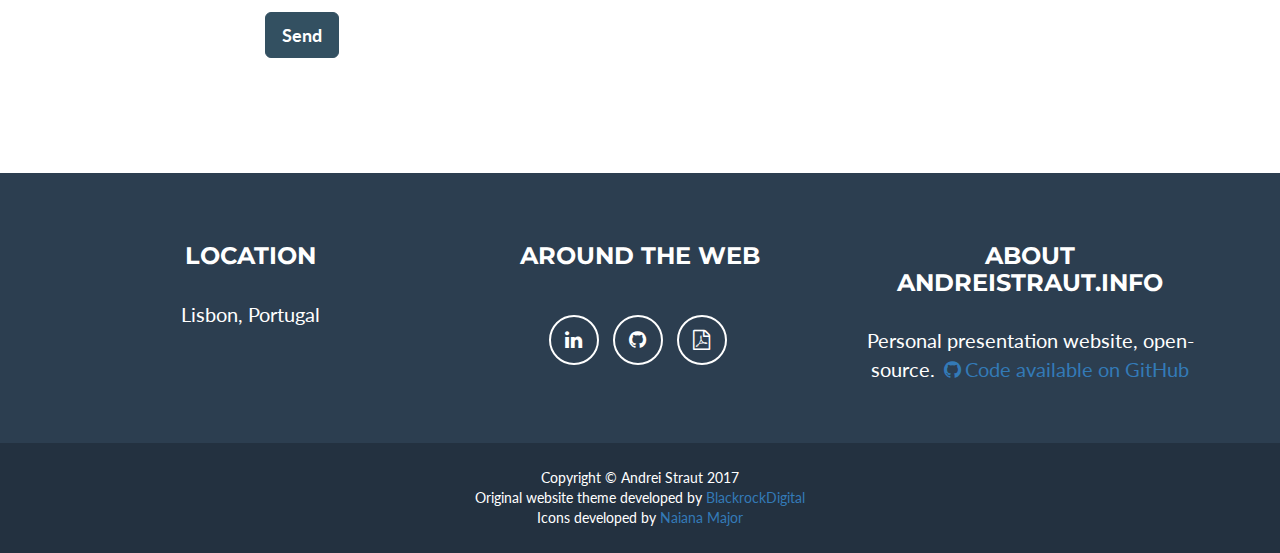
==== commit 4a22c673: "Add tldr to andreistraut.info" ====
--- a/src/main/webapp/index.html
+++ b/src/main/webapp/index.html
@@ -165,6 +165,16 @@
                         </a>
                     </div>
                     <div class="col-sm-4 portfolio-item">
+                        <a href="#portfolio-tldr" class="portfolio-link" data-toggle="modal">
+                            <div class="caption">
+                                <div class="caption-content">
+                                    <i class="fa fa-search-plus fa-3x"></i> TLDR
+                                </div>
+                            </div>
+                            <img src="img/portfolio/tldr-min.png" class="img-responsive" alt="tldr">
+                        </a>
+                    </div>
+                    <div class="col-sm-4 portfolio-item">
                         <a href="#portfolio-websockets-presentation" class="portfolio-link" data-toggle="modal">
                             <div class="caption">
                                 <div class="caption-content">
@@ -533,6 +543,44 @@
                                     </li>
                                     <li>Date:
                                         <strong>May 2017
+                                        </strong>
+                                    </li>
+                                </ul>
+                                <button type="button" class="btn btn-default" data-dismiss="modal"><i class="fa fa-times"></i> Close</button>
+                            </div>
+                        </div>
+                    </div>
+                </div>
+            </div>
+        </div>
+        <div class="portfolio-modal modal fade" id="portfolio-tldr" tabindex="-1" role="dialog" aria-hidden="true">
+            <div class="modal-content">
+                <div class="close-modal" data-dismiss="modal">
+                    <div class="lr">
+                        <div class="rl">
+                        </div>
+                    </div>
+                </div>
+                <div class="container">
+                    <div class="row">
+                        <div class="col-lg-8 col-lg-offset-2">
+                            <div class="modal-body">
+                                <h2>TLDR</h2>
+                                <hr class="star-primary">
+                                <img src="img/portfolio/tldr-min.png" class="img-responsive img-centered" alt="andreistraut.info">
+                                <p><strong>Test Levels During Refactor</strong><br/>
+                                    A history of test runs during the refactoring of a software component with ~10.000 lines of code, across a period of ~7 days
+                                <ul class="list-inline item-details">
+                                    <li>Project in action:
+                                        <strong><a href="/tldr/" target="_blank">TLDR Showcase</a>
+                                        </strong>
+                                    </li>
+                                    <li>Project GitHub:
+                                        <strong><a href="https://github.com/Andrei-Straut/tldr" target="_blank">TLDR GitHub</a>
+                                        </strong>
+                                    </li>
+                                    <li>Date:
+                                        <strong>Mar 2018
                                         </strong>
                                     </li>
                                 </ul>
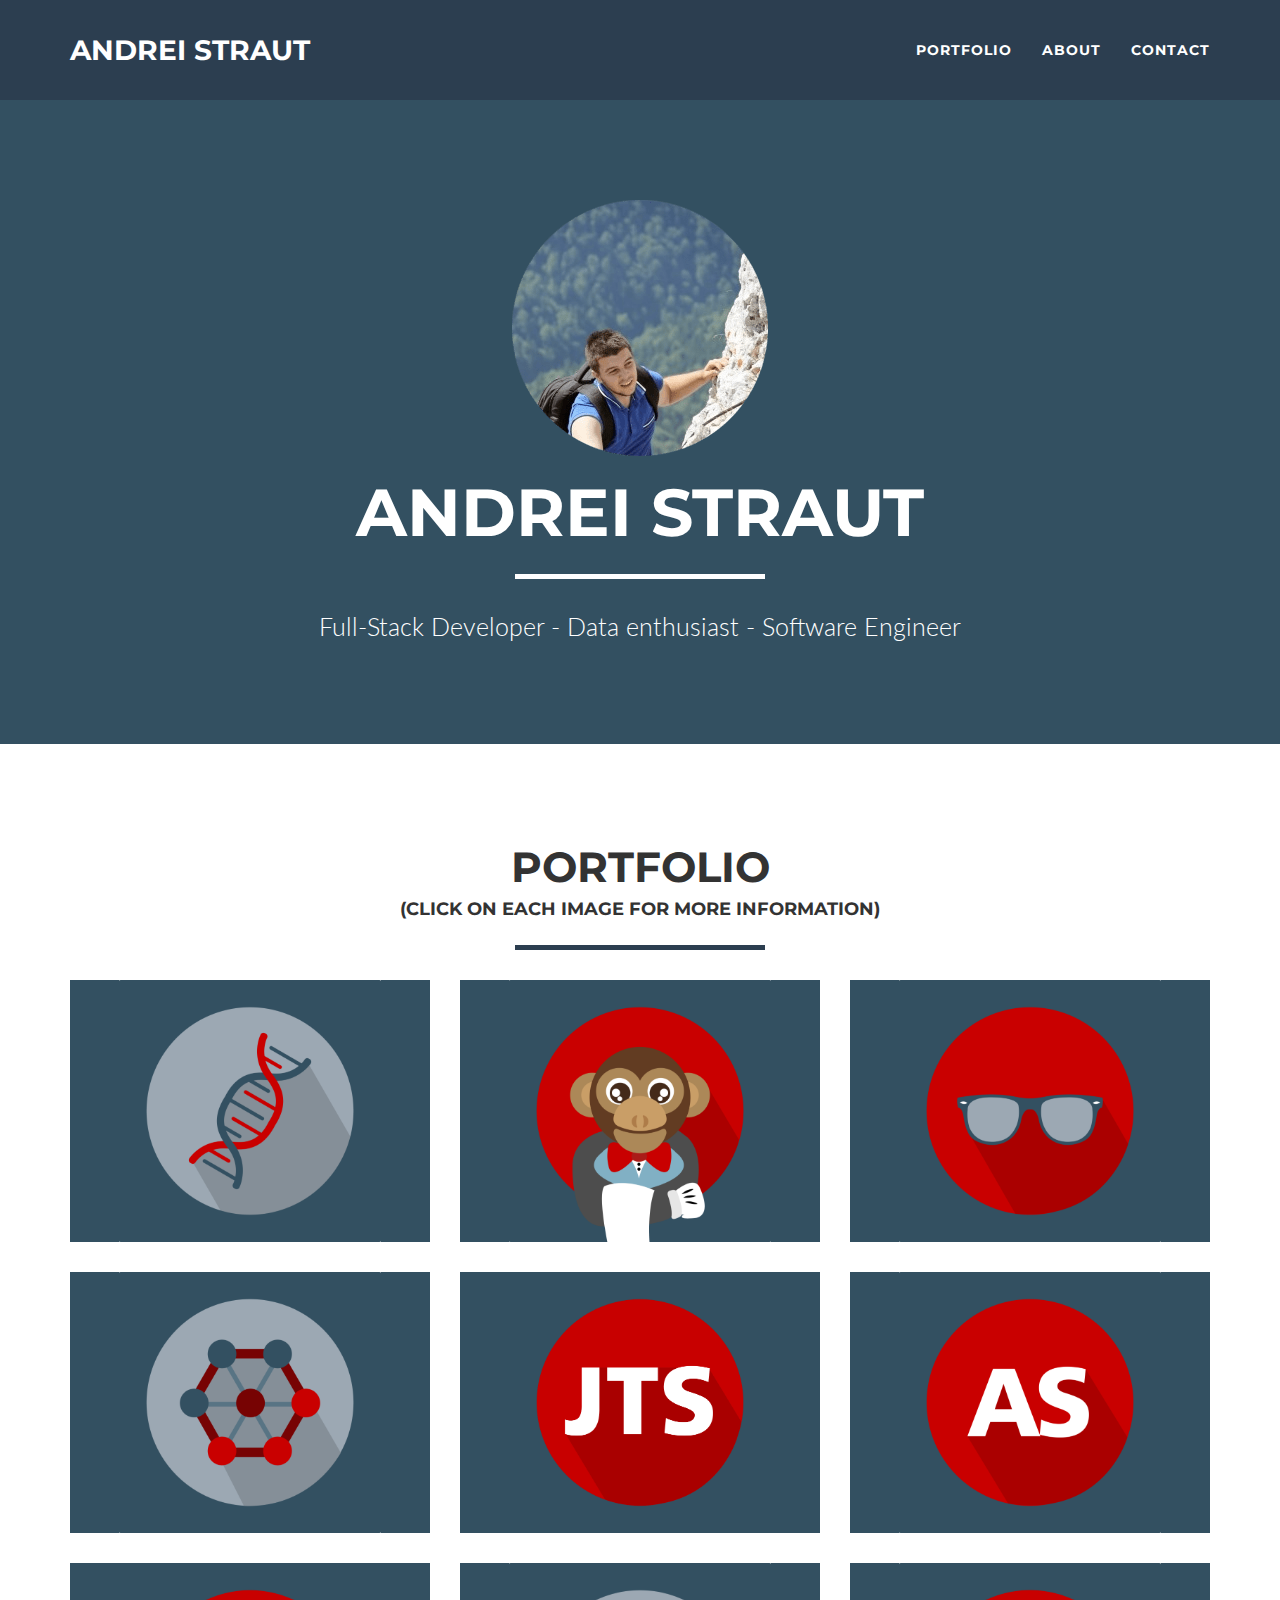
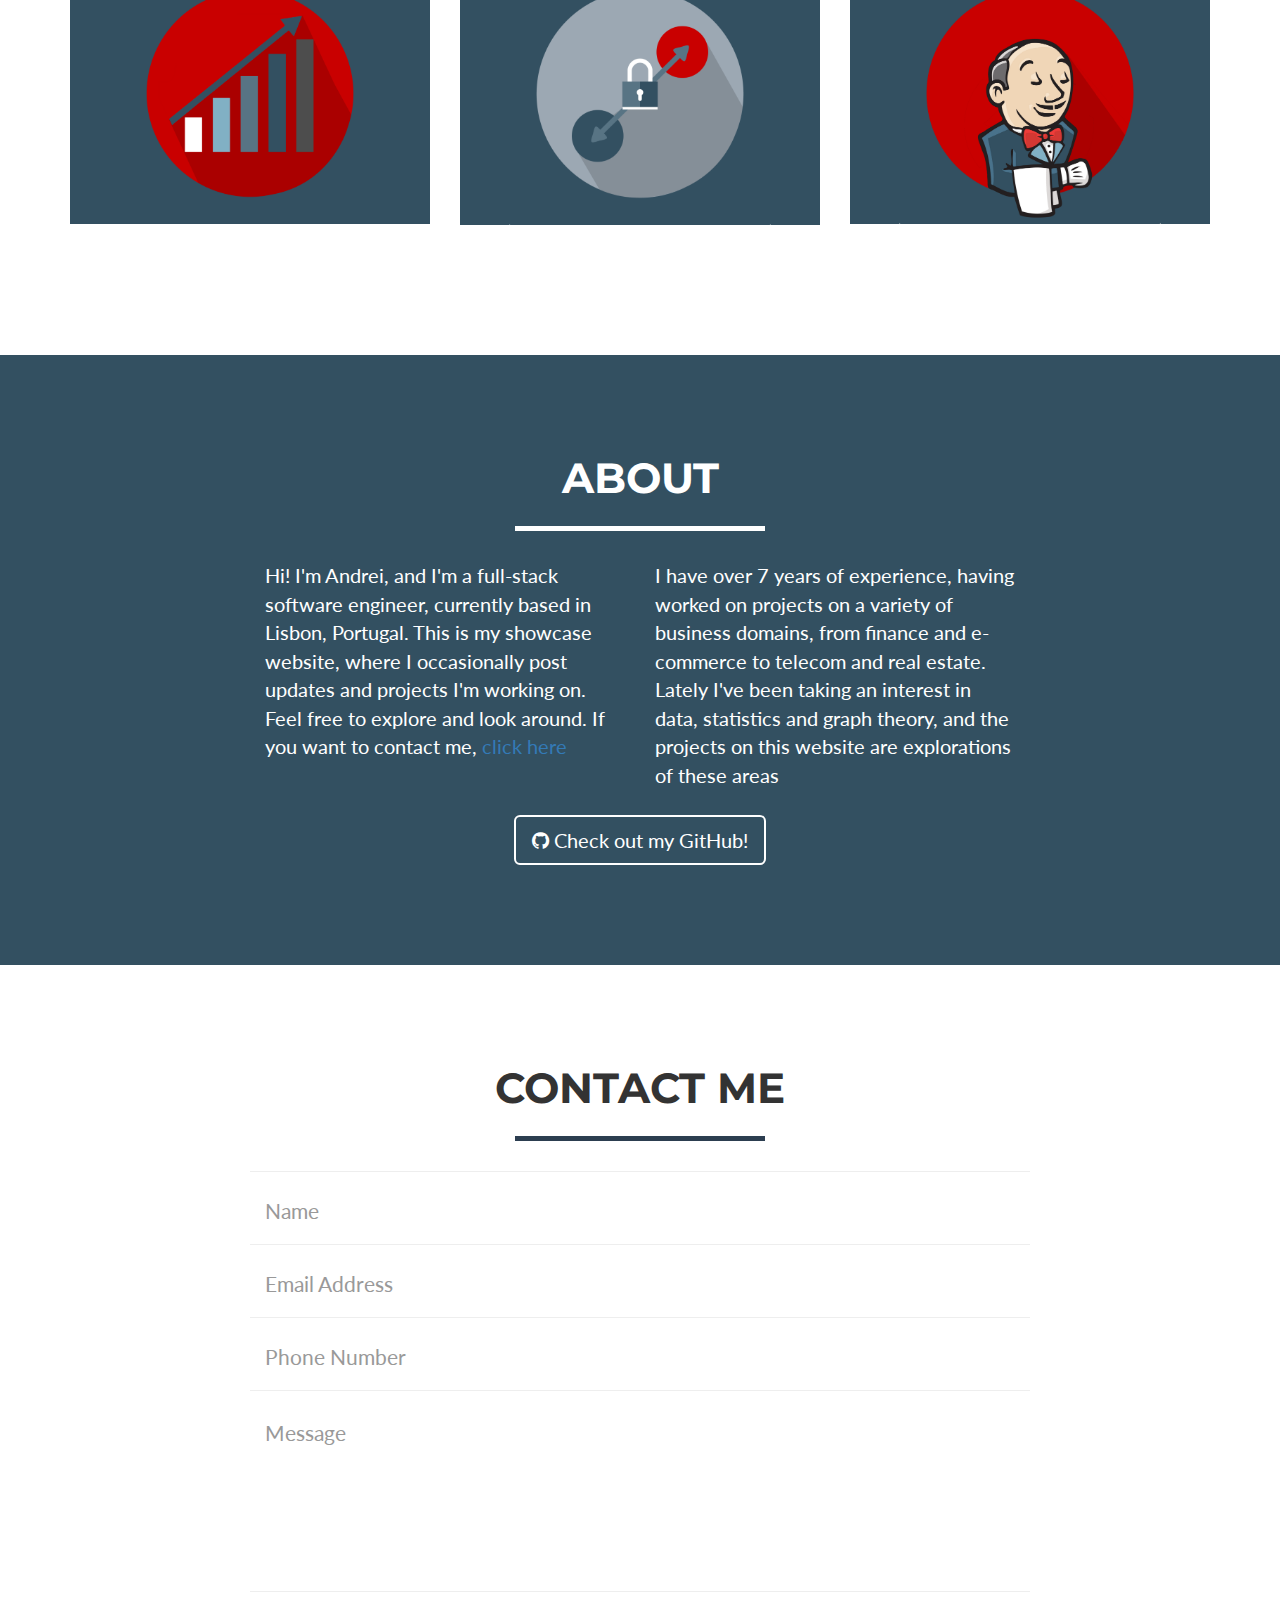
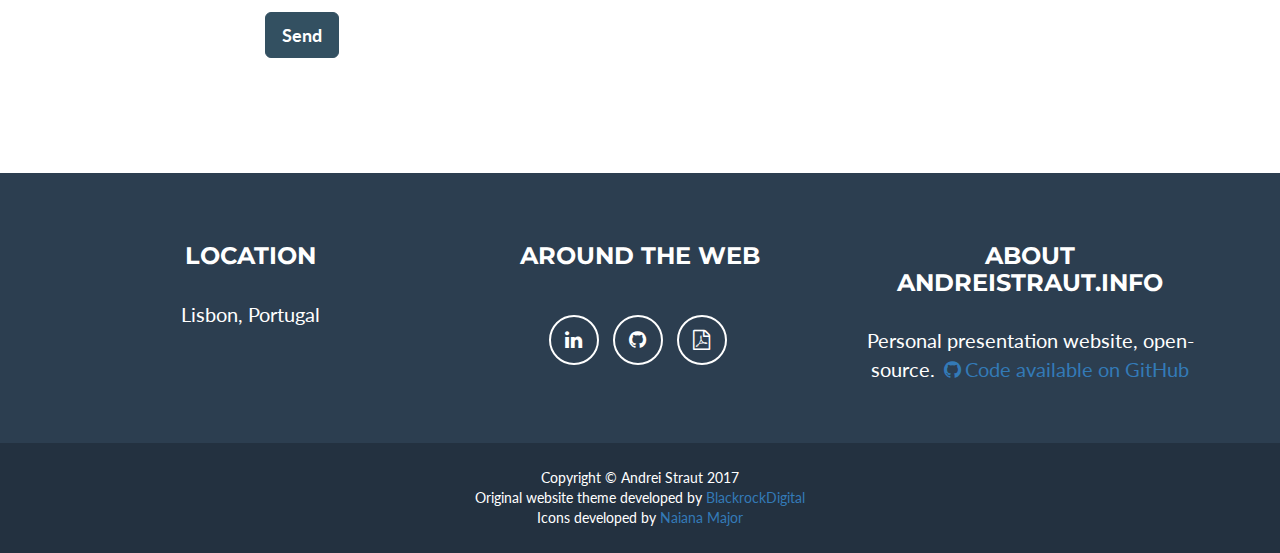
==== commit 0e760662: "Turn StatKins official" ====
--- a/src/main/webapp/index.html
+++ b/src/main/webapp/index.html
@@ -420,15 +420,15 @@
                                 <h2>StatKins</h2>
                                 <hr class="star-primary">
                                 <img src="img/portfolio/statkins-min.png" class="img-responsive img-centered" alt="StatKins">
-                                <p><strong>Jenkins Statistics - Work In Progress</strong><br/>
-                                    A visual statistics tool for Jenkins</p>
+                                <p><strong>Jenkins Statistics Analyzer</strong><br/>
+                                     An application that retrieves data from a running Jenkins instance, compiles and processes it, then displays a nice view with metrics based on the data</p>
                                 <ul class="list-inline item-details">
                                     <li>Project in action:
-                                        <strong><a href="#" target="_blank">Not available yet</a>
+                                        <strong><a href="/statkins/" target="_blank">StatKins Showcase</a>
                                         </strong>
                                     </li>
                                     <li>Project GitHub:
-                                        <strong><a href="#" target="_blank">Not available yet</a>
+                                        <strong><a href="https://github.com/Andrei-Straut/statkins" target="_blank">StatKins GitHub</a>
                                         </strong>
                                     </li>
                                     <li>Date:
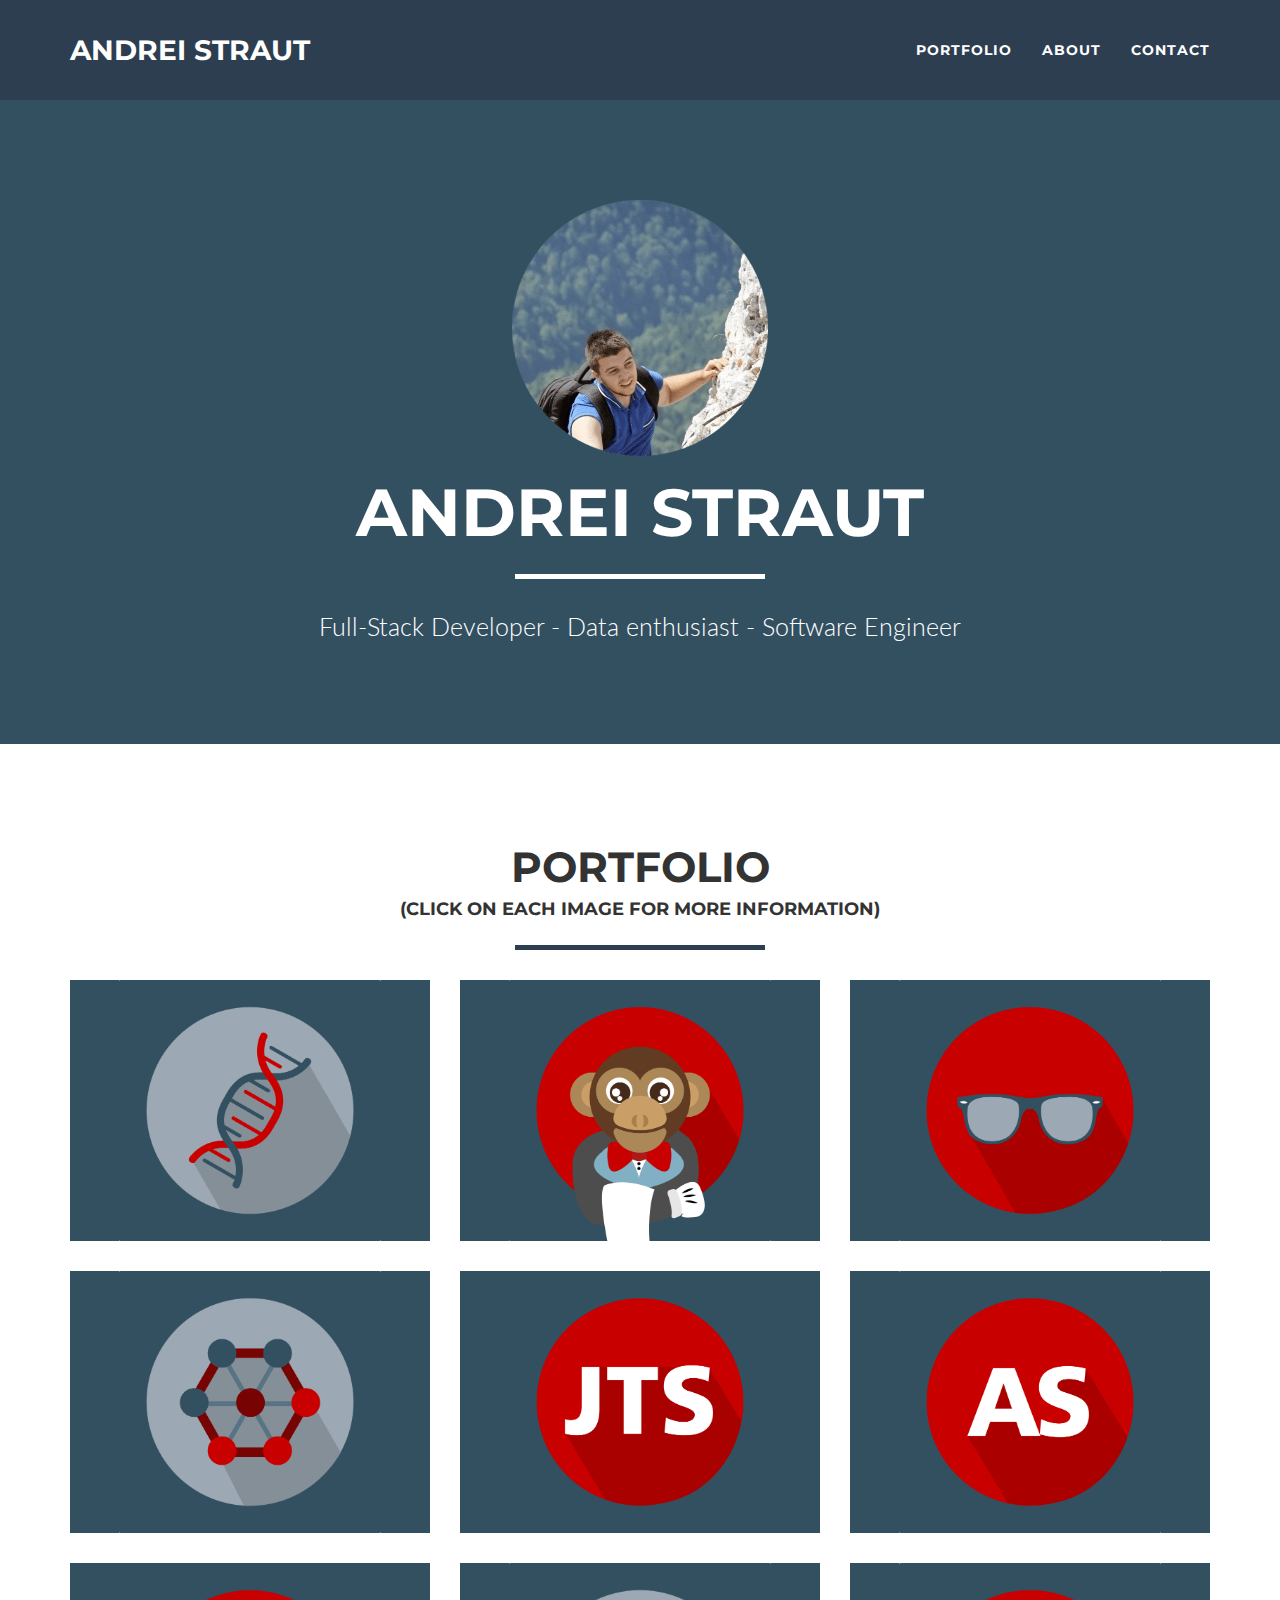
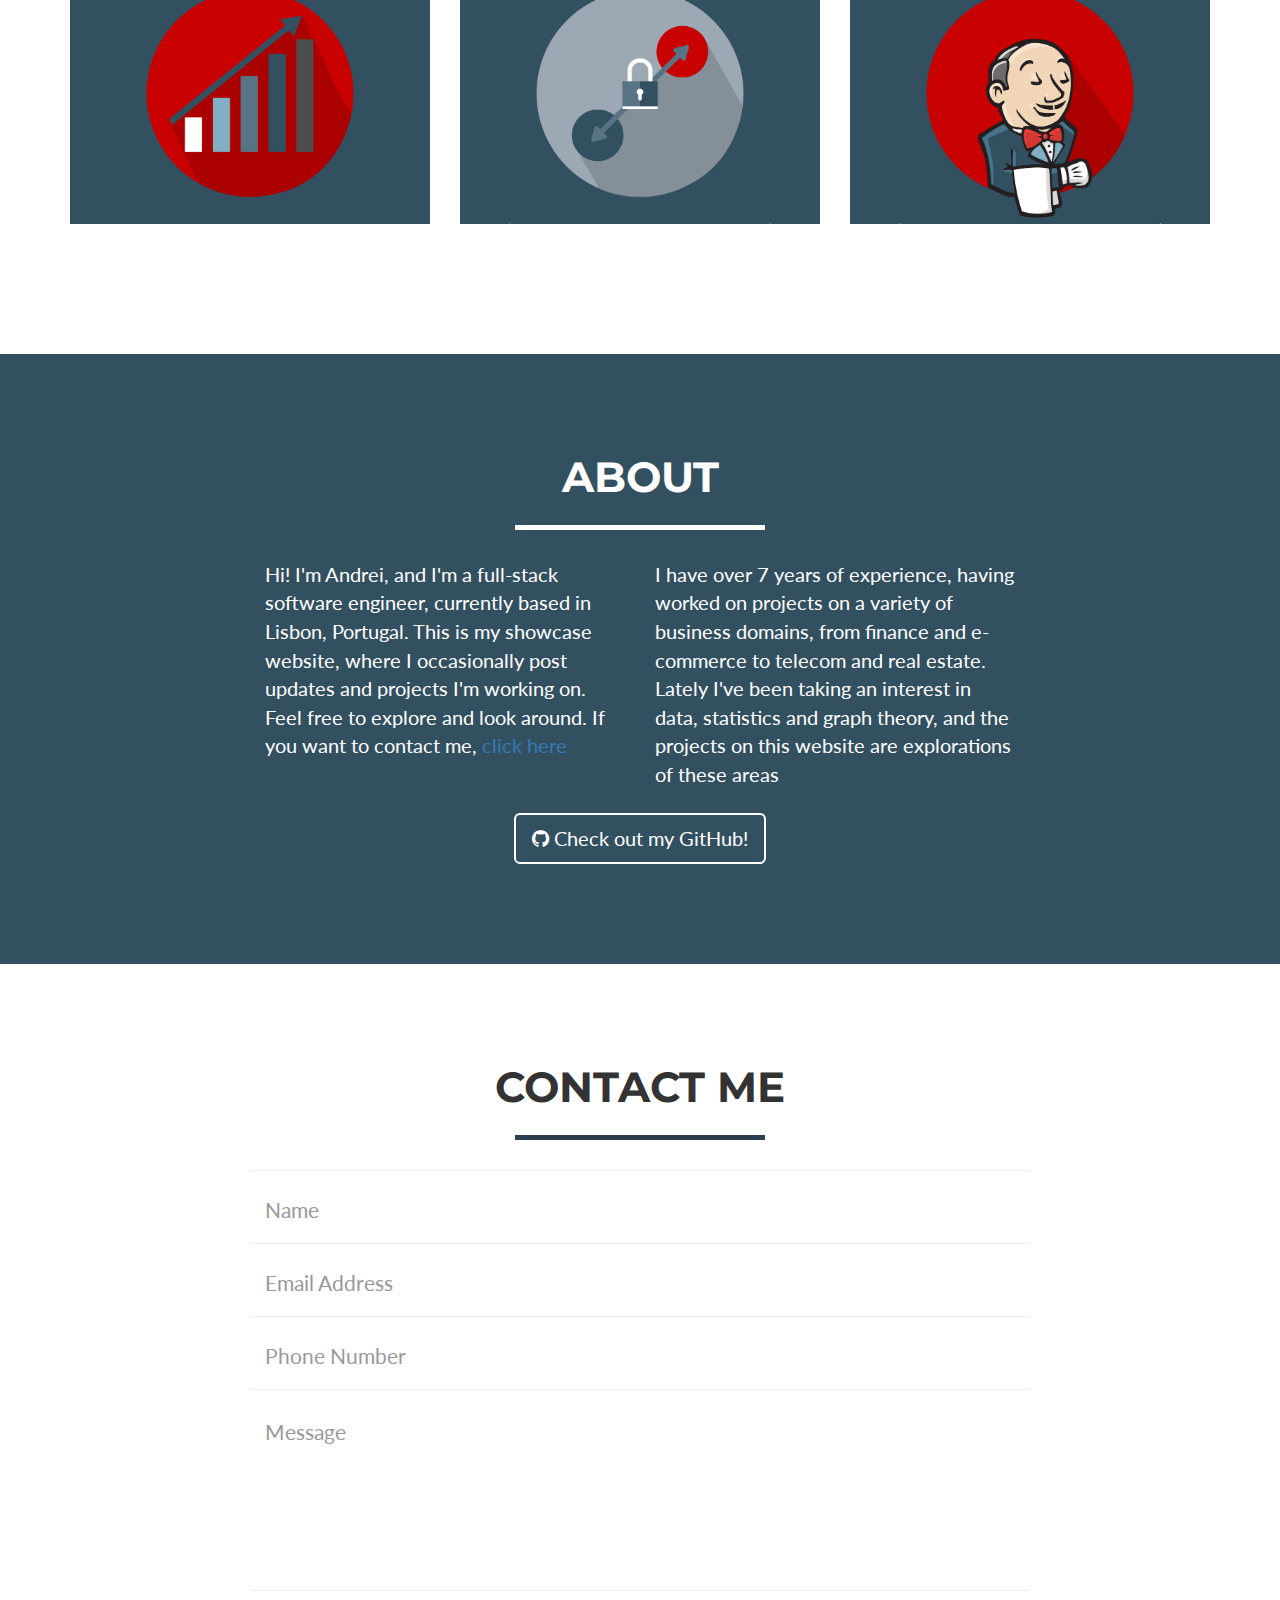
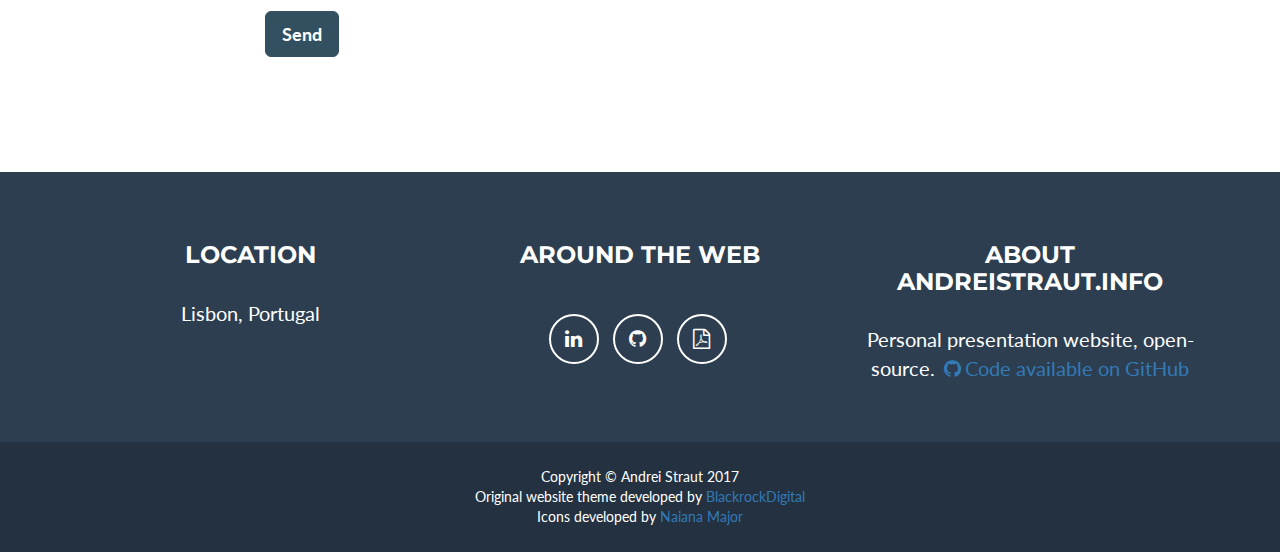
==== commit 8ade1c4e: "Update analytics" ====
--- a/src/main/webapp/index.html
+++ b/src/main/webapp/index.html
@@ -27,17 +27,16 @@
             <script src="https://oss.maxcdn.com/libs/respond.js/1.4.2/respond.min.js"></script>
         <![endif]-->
 
-        <!-- Google Analytics -->
+        <!-- Global site tag (gtag.js) - Google Analytics -->
+        <script async src="https://www.googletagmanager.com/gtag/js?id=UA-100610555-1"></script>
         <script>
-		if(navigator.userAgent.indexOf("Speed Insights") == -1) {
-          (function(i,s,o,g,r,a,m){i['GoogleAnalyticsObject']=r;i[r]=i[r]||function(){
-          (i[r].q=i[r].q||[]).push(arguments)},i[r].l=1*new Date();a=s.createElement(o),
-          m=s.getElementsByTagName(o)[0];a.async=1;a.src=g;m.parentNode.insertBefore(a,m)
-          })(window,document,'script','https://www.google-analytics.com/analytics.js','ga');
-
-          ga('create', 'UA-100610555-1', 'auto');
-          ga('send', 'Landing Page');
-		}
+            window.dataLayer = window.dataLayer || [];
+            function gtag() {
+                dataLayer.push(arguments);
+            }
+            gtag('js', new Date());
+            gtag('config', 'UA-100610555-1');
+            gtag('send', 'LandingPage');
         </script>
     </head>
 
@@ -432,7 +431,7 @@
                                         </strong>
                                     </li>
                                     <li>Date:
-                                        <strong>July 2016
+                                        <strong>April 2018
                                         </strong>
                                     </li>
                                 </ul>
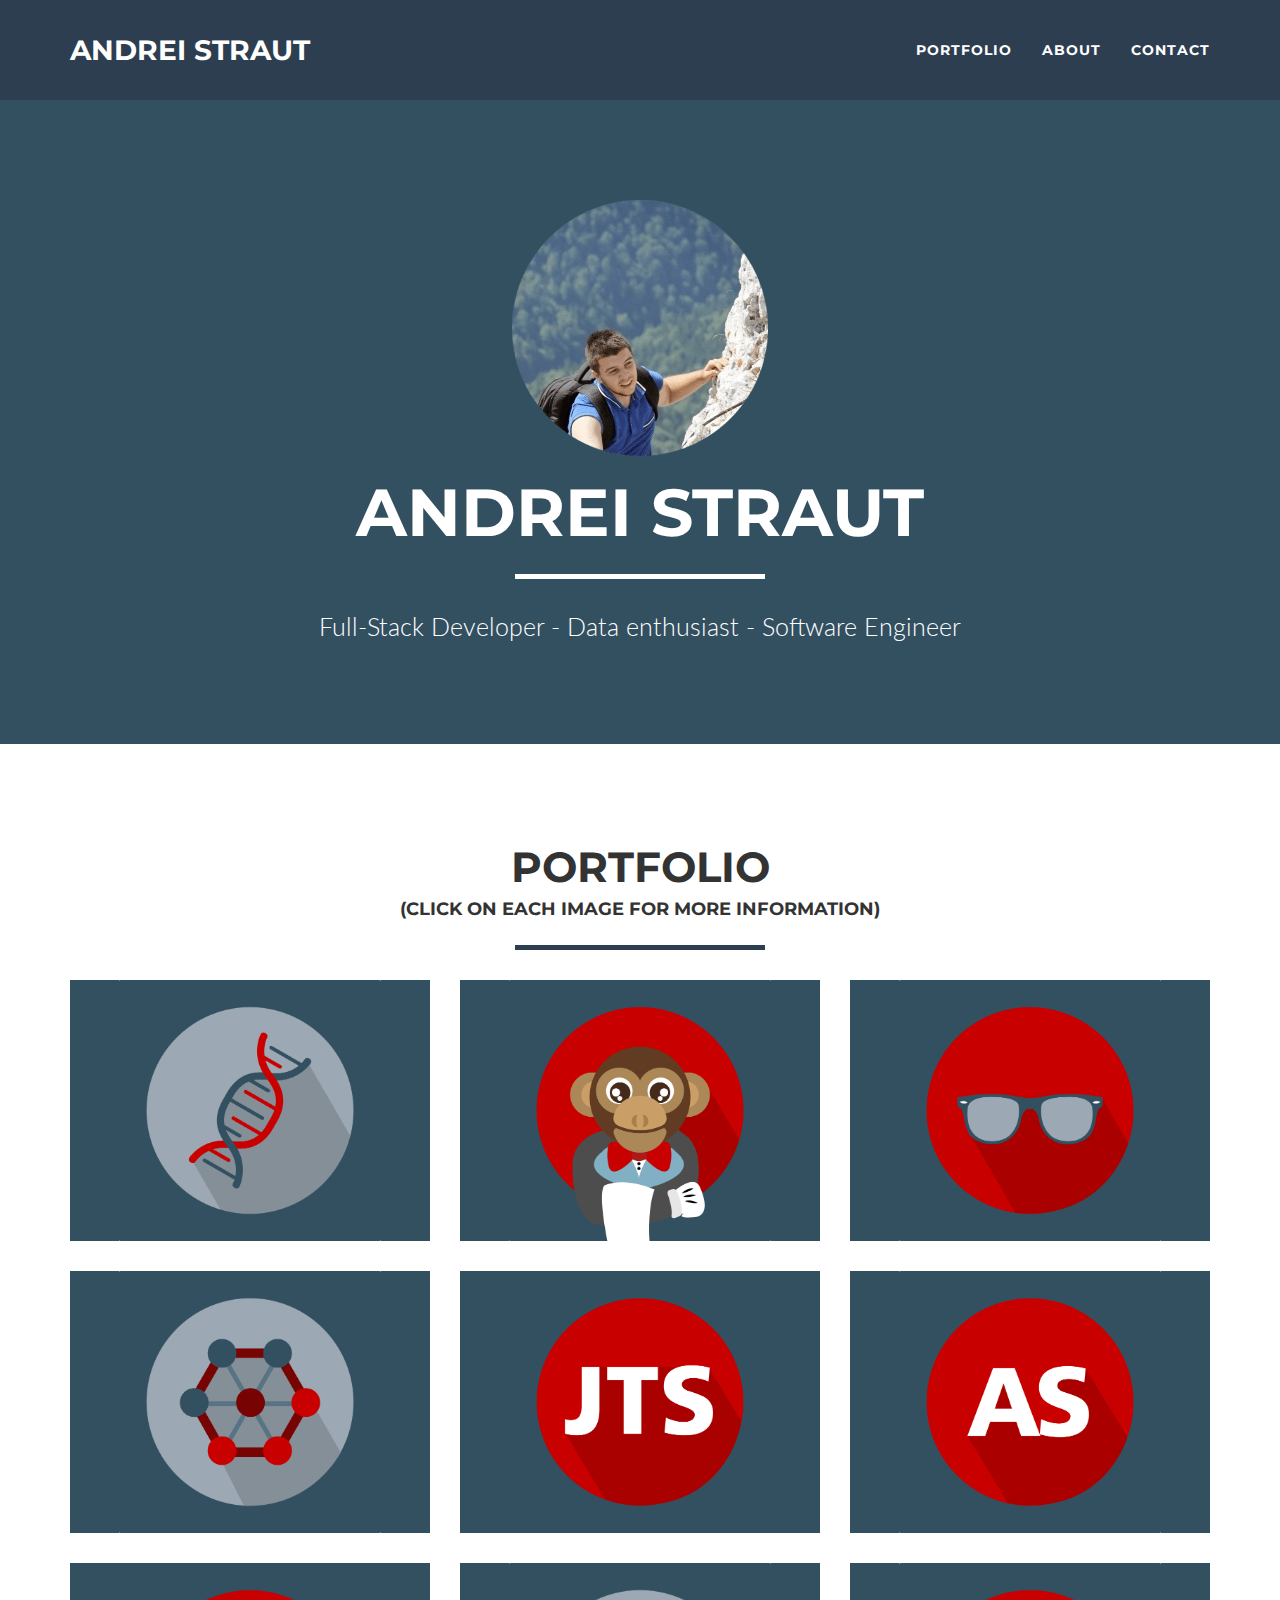
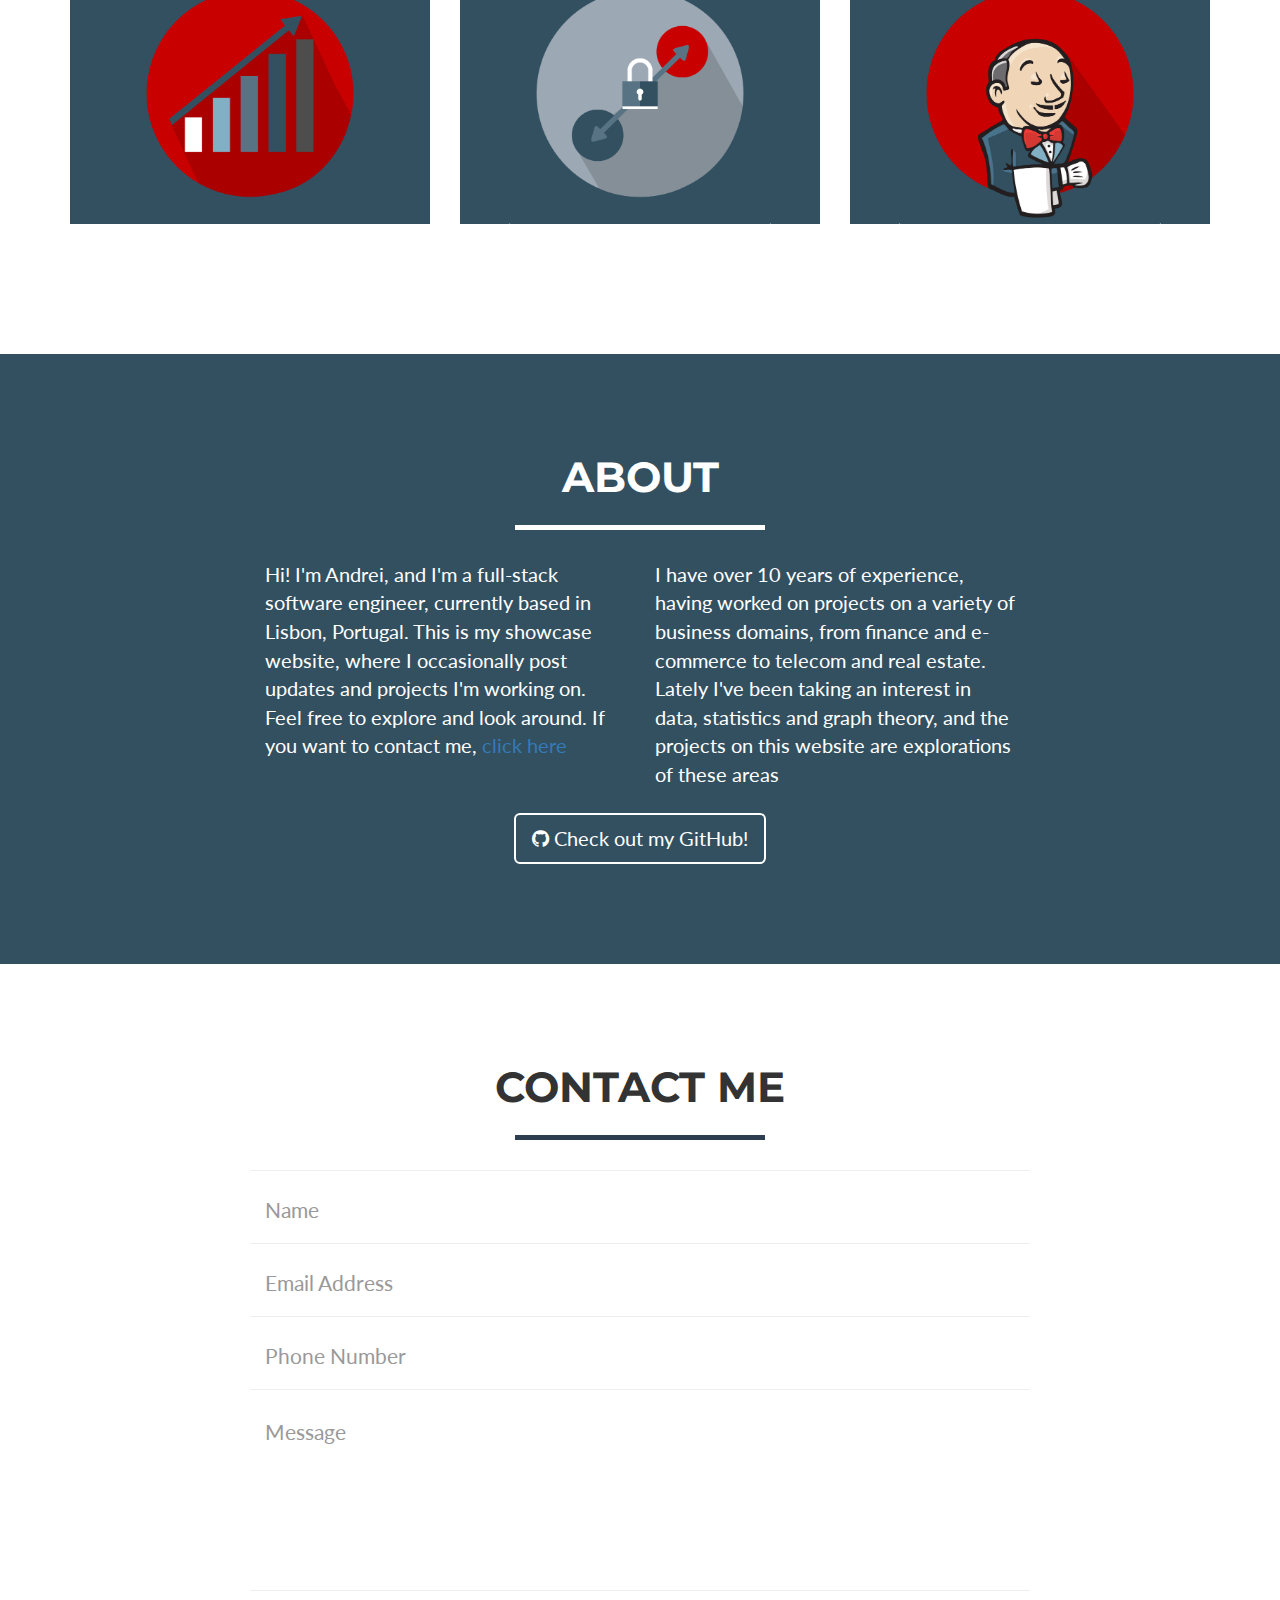
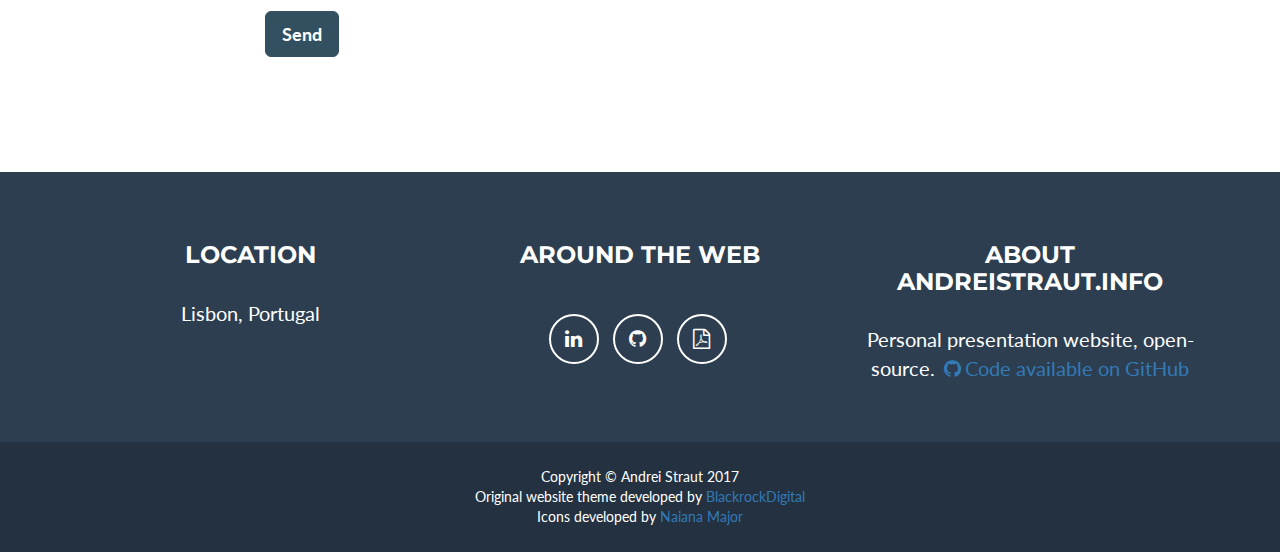
==== commit 7982da49: "Update experience" ====
--- a/src/main/webapp/index.html
+++ b/src/main/webapp/index.html
@@ -3,6 +3,14 @@
 <html lang="en">
 
     <head>
+        <!-- Google Tag Manager -->
+        <script>(function(w,d,s,l,i){w[l]=w[l]||[];w[l].push({'gtm.start':
+        new Date().getTime(),event:'gtm.js'});var f=d.getElementsByTagName(s)[0],
+        j=d.createElement(s),dl=l!='dataLayer'?'&l='+l:'';j.async=true;j.src=
+        'https://www.googletagmanager.com/gtm.js?id='+i+dl;f.parentNode.insertBefore(j,f);
+        })(window,document,'script','dataLayer','GTM-N46JBZF');</script>
+        <!-- End Google Tag Manager -->
+        
         <meta charset="utf-8">
         <meta http-equiv="X-UA-Compatible" content="IE=edge">
         <meta name="viewport" content="width=device-width, initial-scale=1">
@@ -41,6 +49,11 @@
     </head>
 
     <body id="page-top" class="index">
+        <!-- Google Tag Manager (noscript) -->
+        <noscript><iframe src="https://www.googletagmanager.com/ns.html?id=GTM-N46JBZF"
+        height="0" width="0" style="display:none;visibility:hidden"></iframe></noscript>
+        <!-- End Google Tag Manager (noscript) -->
+        
         <div id="skipnav"><a href="#maincontent">Skip to main content</a></div>
 
         <!-- Navigation -->
@@ -211,7 +224,7 @@
                         <p>Hi! I'm Andrei, and I'm a full-stack software engineer, currently based in Lisbon, Portugal. This is my showcase website, where I occasionally post updates and projects I'm working on. Feel free to explore and look around. If you want to contact me, <a href="#contact" class="main-brackground">click here</a></p>
                     </div>
                     <div class="col-lg-4">
-                        <p>I have over 7 years of experience, having worked on projects on a variety of business domains, from finance and e-commerce to telecom and real estate. Lately I've been taking an interest in data, statistics and graph theory, and the projects on this website are explorations of these areas</p>
+                        <p>I have over 10 years of experience, having worked on projects on a variety of business domains, from finance and e-commerce to telecom and real estate. Lately I've been taking an interest in data, statistics and graph theory, and the projects on this website are explorations of these areas</p>
                     </div>
                     <div class="col-lg-8 col-lg-offset-2 text-center">
                         <a href="https://github.com/Andrei-Straut" target="_blank" class="btn btn-lg btn-outline">
